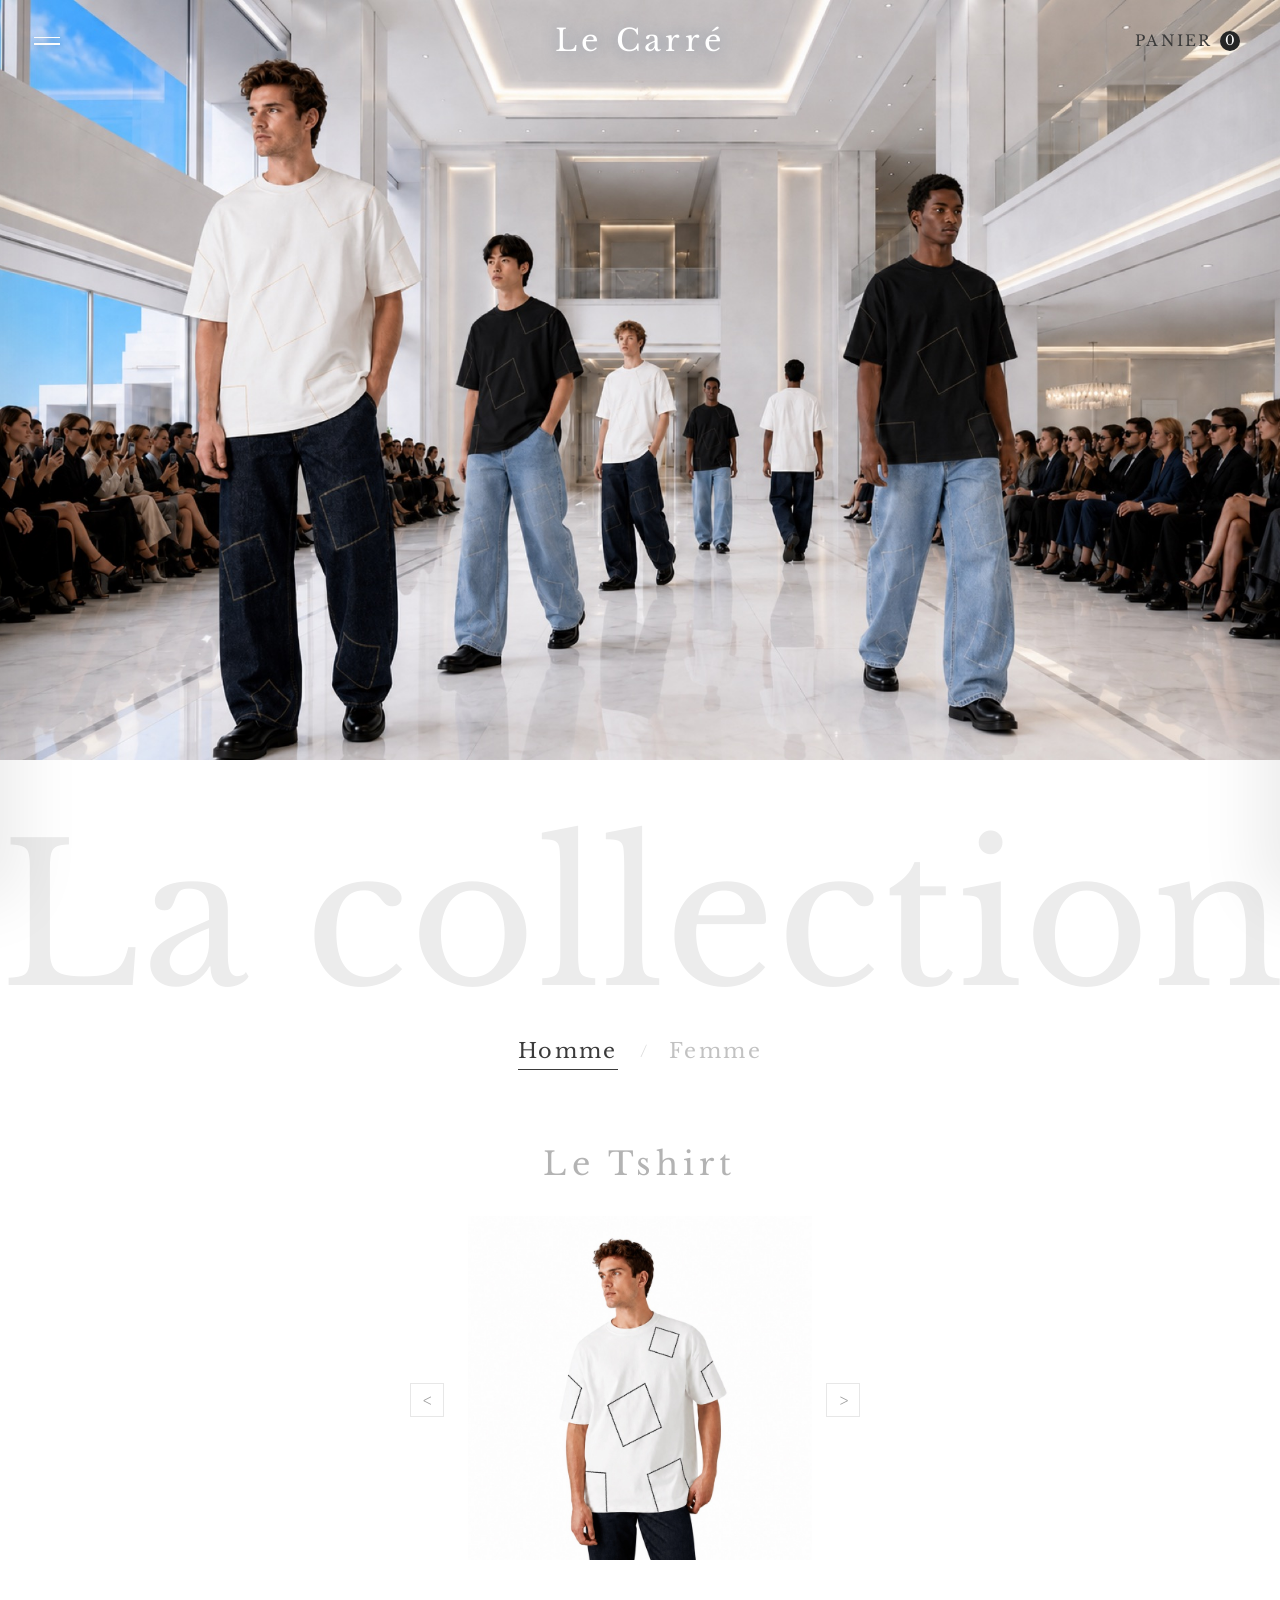
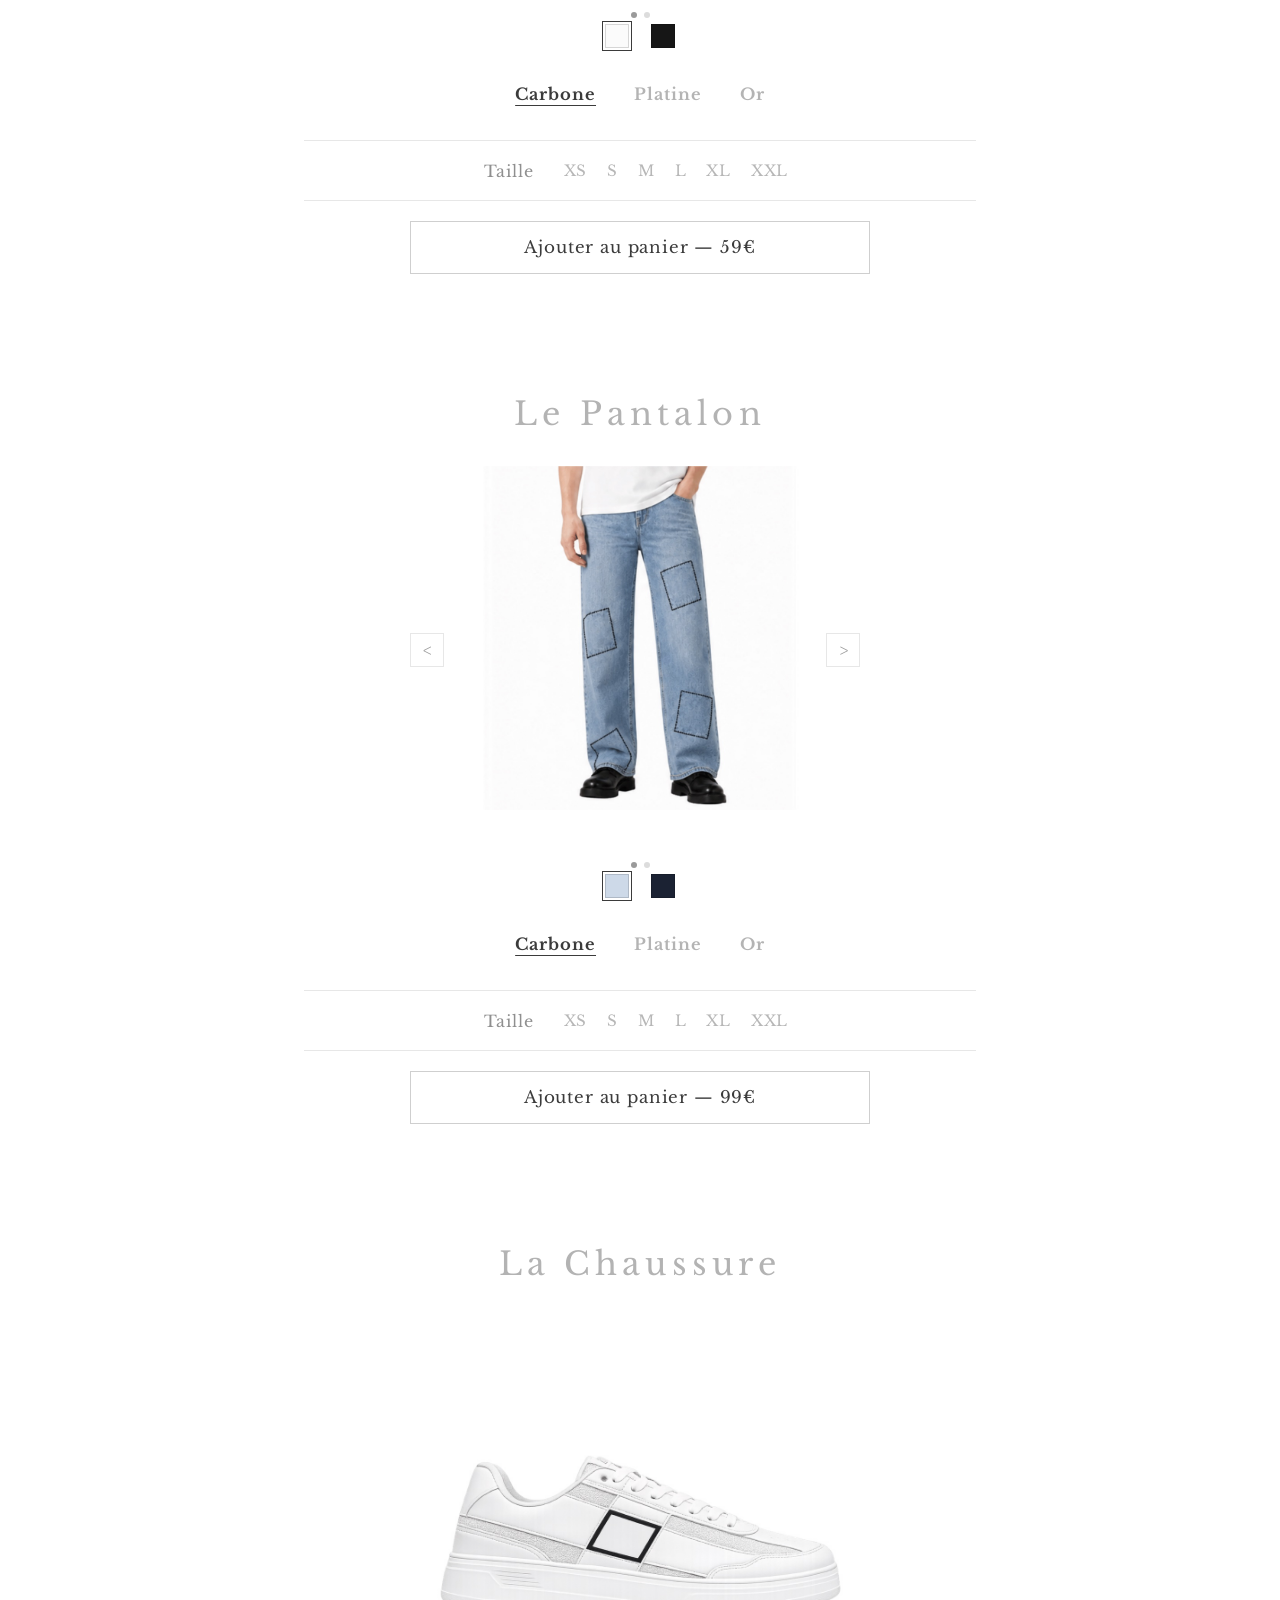
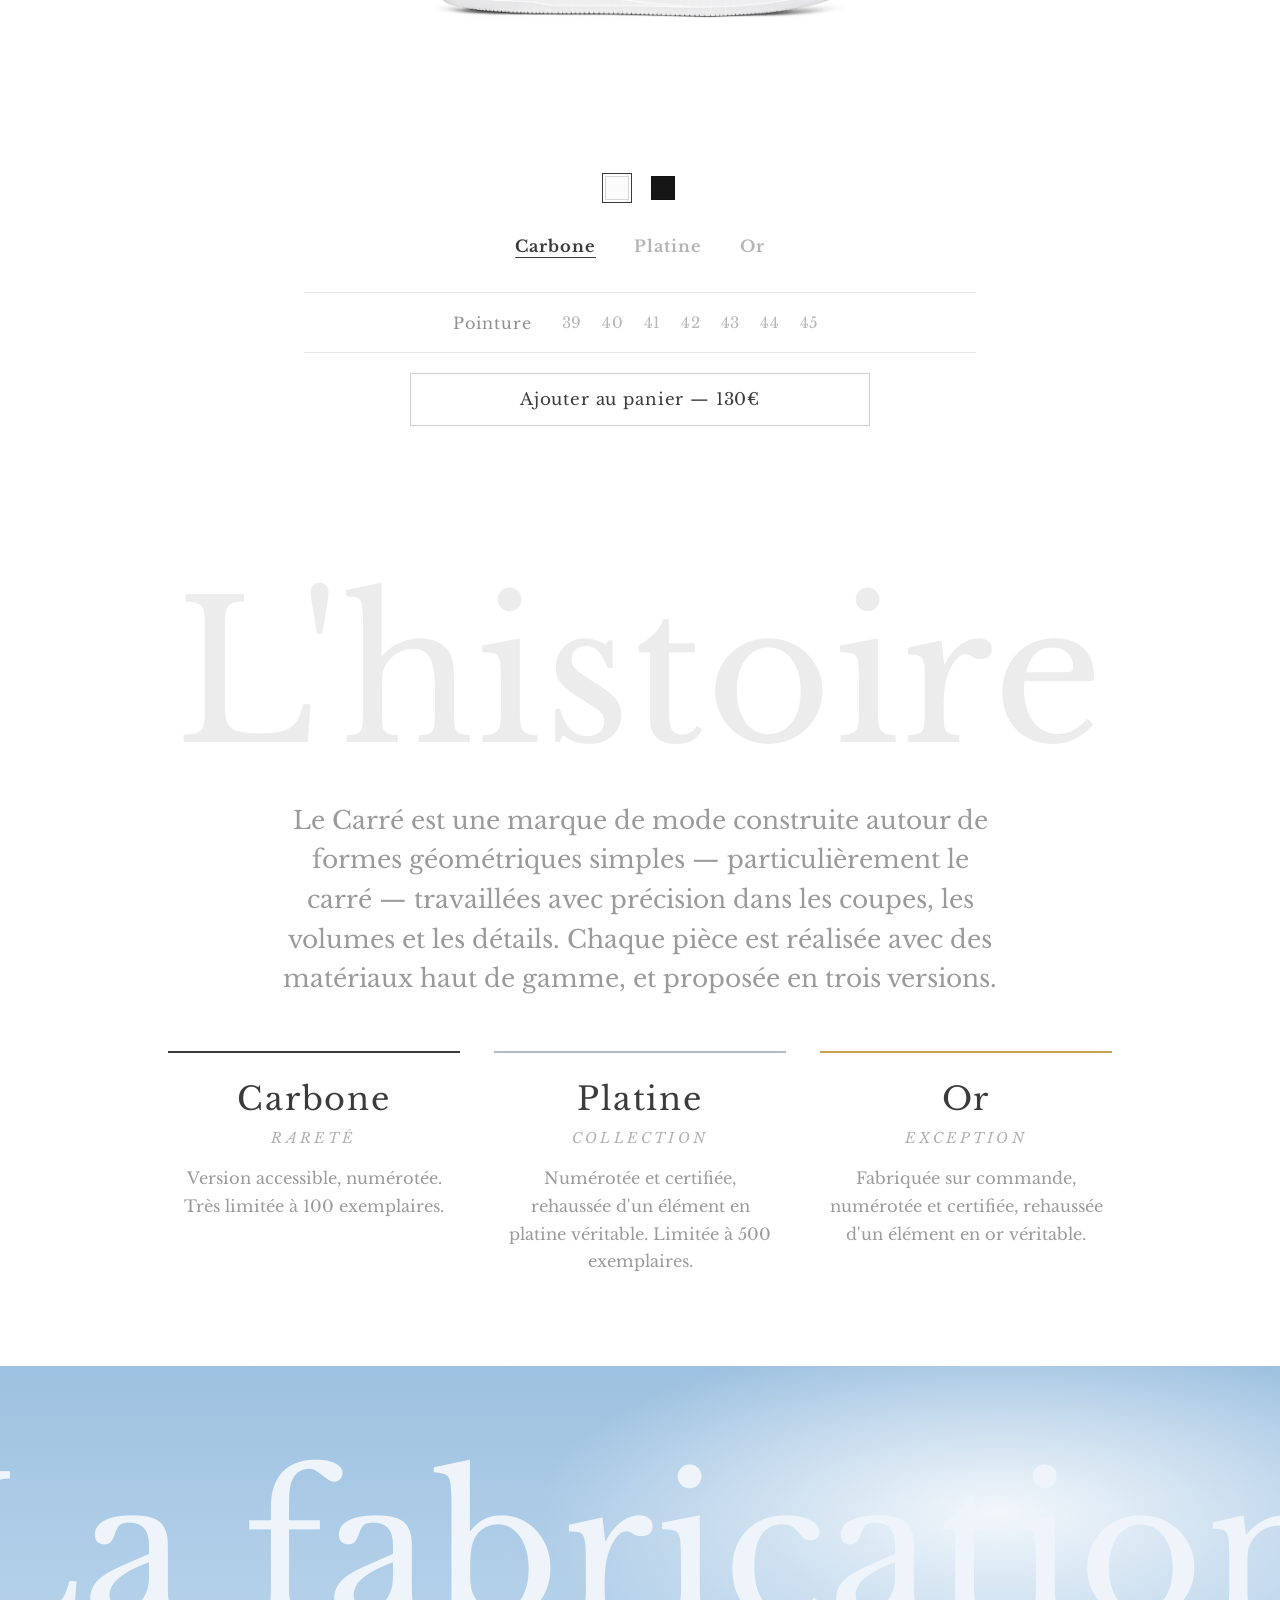
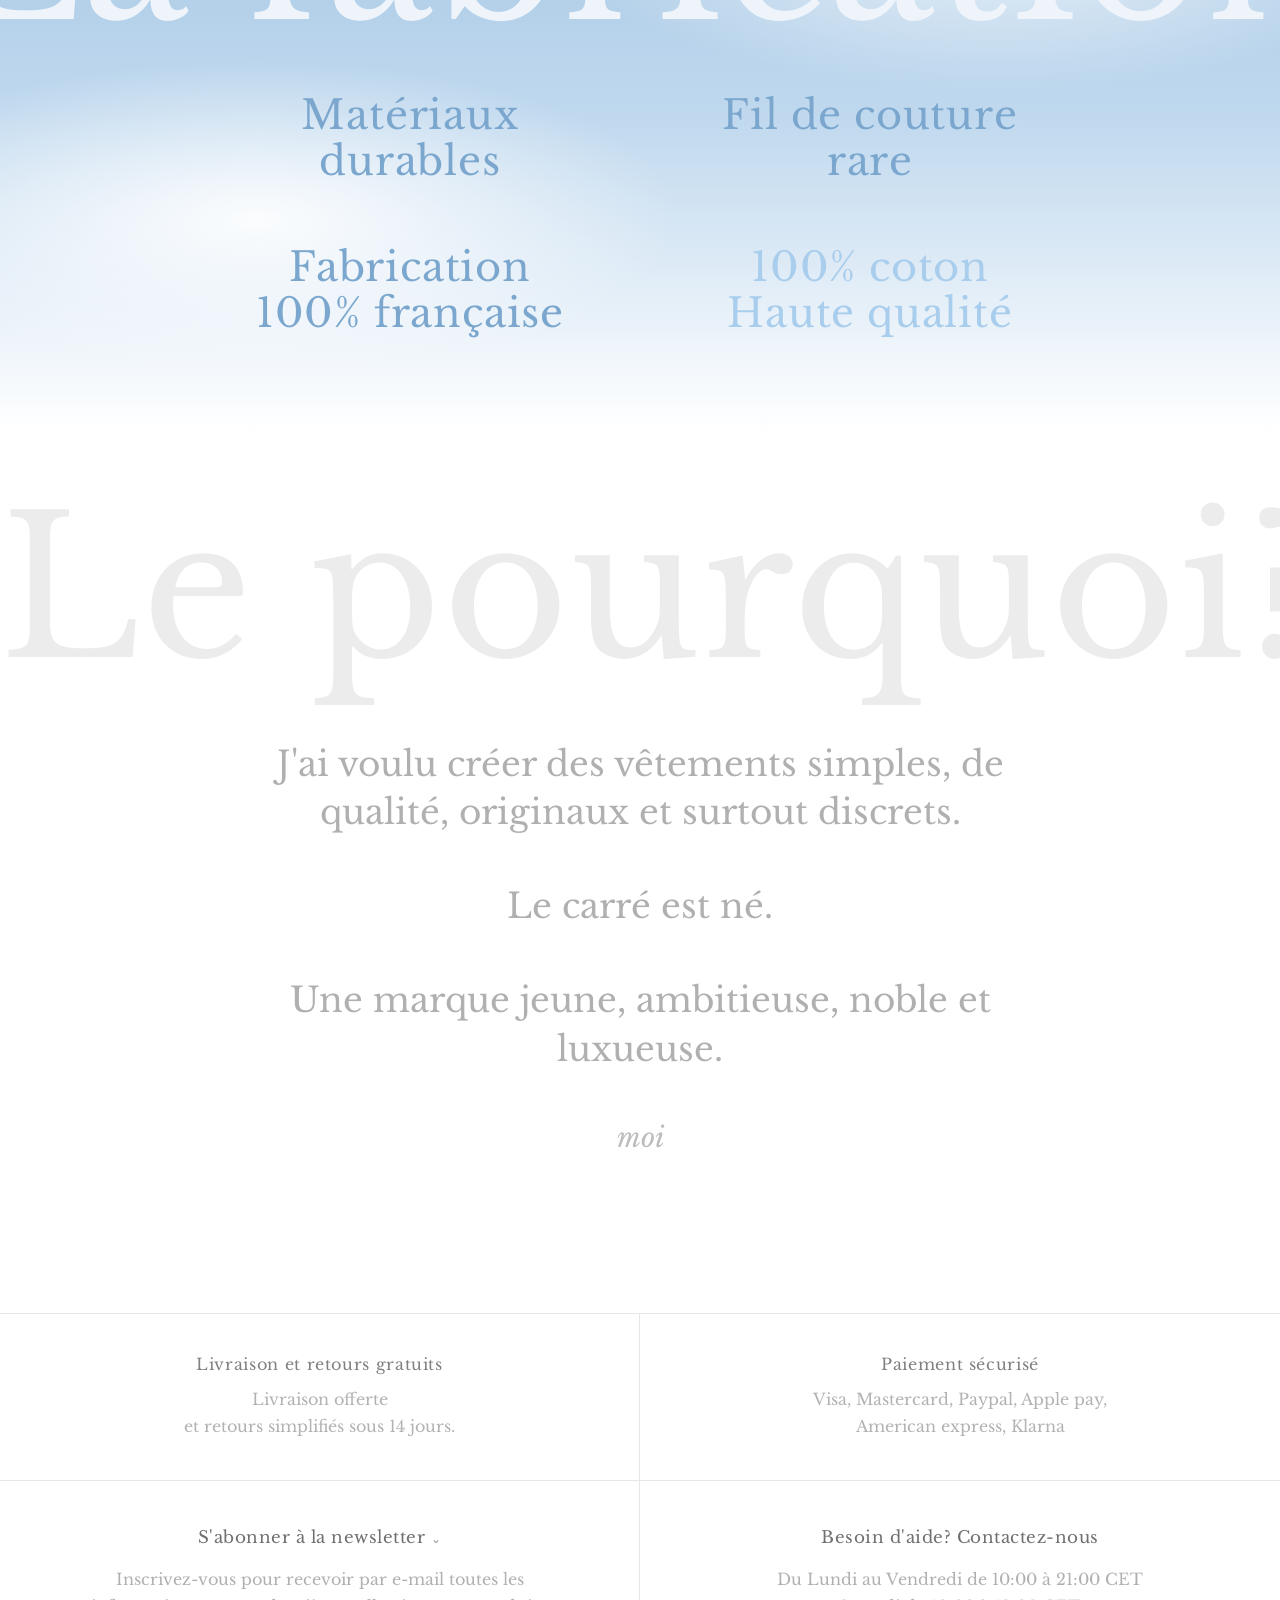
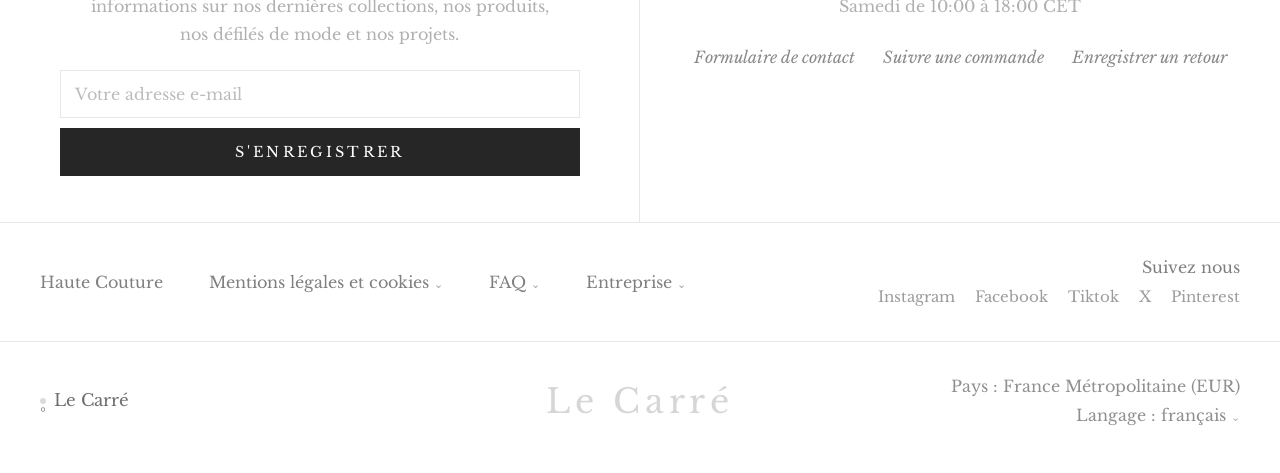
==== index.html @ 58f99528 "Couleur avant gamme ; gammes en gras sans carré ; chaussure 2 couleurs (toutes photos) ; pointure fe" ====
<!DOCTYPE html>
<html lang="fr">
<head>
  <meta charset="UTF-8" />
  <meta name="viewport" content="width=device-width, initial-scale=1.0" />
  <title>Le Carré — Vêtements simples, nobles et discrets. Fabrication 100% française.</title>
  <meta name="description" content="Le Carré — une marque jeune, ambitieuse, noble et luxueuse. Vêtements 100% coton, fabrication française, fil de couture rare doré ou argenté." />
  <link rel="preconnect" href="https://fonts.googleapis.com" />
  <link rel="preconnect" href="https://fonts.gstatic.com" crossorigin />
  <link href="https://fonts.googleapis.com/css2?family=Libre+Baskerville:ital,wght@0,400;0,700;1,400&display=swap" rel="stylesheet" />
  <link rel="stylesheet" href="styles.css?v=13" />
</head>
<body>

  <!-- ============ HEADER ============ -->
  <header class="site-header" id="siteHeader">
    <button class="header-menu" aria-label="Menu">
      <span></span><span></span>
    </button>
    <a href="#top" class="header-wordmark">Le Carré</a>
    <button class="header-cart" aria-label="Panier">
      <svg class="cart-icon" viewBox="0 0 24 24" fill="none" stroke="currentColor" stroke-width="1.4" stroke-linecap="round" stroke-linejoin="round" aria-hidden="true">
        <path d="M5.5 8 H18.5 L17.5 20.5 H6.5 Z" />
        <path d="M9 8 V6.5 a3 3 0 0 1 6 0 V8" />
      </svg>
      <span class="cart-label">Panier</span>
      <span class="cart-count" id="cartCount">0</span>
    </button>
  </header>

  <main id="top">

    <!-- ============ HERO ============ -->
    <section class="hero">
      <div class="hero-image" role="img" aria-label="Le Carré — intérieur épuré et lumineux, tout en blanc"></div>
    </section>

    <!-- ============ COLLECTION ============ -->
    <section class="section collection" id="collection">
      <h2 class="giant-title">La collection 1</h2>

      <div class="gender-switch" role="tablist" aria-label="Choisir la collection">
        <button class="gender-btn is-active" data-gender="homme" role="tab" aria-selected="true">Homme</button>
        <span class="gender-sep" aria-hidden="true">/</span>
        <button class="gender-btn" data-gender="femme" role="tab" aria-selected="false">Femme</button>
      </div>

      <div class="products products-homme" data-gender="homme">

        <!-- LE TSHIRT -->
        <article class="product" data-product="tshirt">
          <h3 class="product-name">Le Tshirt</h3>

          <div class="carousel">
            <button class="carousel-arrow prev" aria-label="Image précédente">&lt;</button>
            <div class="carousel-viewport">
              <div class="carousel-track"></div>
            </div>
            <button class="carousel-arrow next" aria-label="Image suivante">&gt;</button>
            <div class="carousel-dots"></div>
          </div>

          <div class="colors">
            <button class="color-btn is-selected" data-color="blanc" aria-label="Blanc"><span class="color-chip chip-white"></span></button>
            <button class="color-btn" data-color="noir" aria-label="Noir"><span class="color-chip chip-black"></span></button>
          </div>

<div class="gammes">
            <button class="gamme-btn is-selected" data-gamme="carbone">Carbone</button>
            <button class="gamme-btn" data-gamme="platine">Platine</button>
            <button class="gamme-btn" data-gamme="or">Or</button>
          </div>

          <div class="sizes">
            <span class="sizes-label">Taille</span>
            <div class="size-options">
              <button class="size">XS</button>
              <button class="size">S</button>
              <button class="size">M</button>
              <button class="size">L</button>
              <button class="size">XL</button>
              <button class="size">XXL</button>
            </div>
          </div>

          <button class="add-to-cart" data-price="139">Ajouter au panier — 139€</button>        </article>

        <!-- LE PANTALON -->
        <article class="product" data-product="pantalon">
          <h3 class="product-name">Le Pantalon</h3>

          <div class="carousel">
            <button class="carousel-arrow prev" aria-label="Image précédente">&lt;</button>
            <div class="carousel-viewport">
              <div class="carousel-track"></div>
            </div>
            <button class="carousel-arrow next" aria-label="Image suivante">&gt;</button>
            <div class="carousel-dots"></div>
          </div>

          <div class="colors">
            <button class="color-btn is-selected" data-color="clair" aria-label="Clair"><span class="color-chip chip-lightdenim"></span></button>
            <button class="color-btn" data-color="noir" aria-label="Foncé"><span class="color-chip chip-darkdenim"></span></button>
          </div>

<div class="gammes">
            <button class="gamme-btn is-selected" data-gamme="carbone">Carbone</button>
            <button class="gamme-btn" data-gamme="platine">Platine</button>
            <button class="gamme-btn" data-gamme="or">Or</button>
          </div>

          <div class="sizes">
            <span class="sizes-label">Taille</span>
            <div class="size-options">
              <button class="size">XS</button>
              <button class="size">S</button>
              <button class="size">M</button>
              <button class="size">L</button>
              <button class="size">XL</button>
              <button class="size">XXL</button>
            </div>
          </div>

          <button class="add-to-cart" data-price="219">Ajouter au panier — 219€</button>        </article>

        <!-- LA CHAUSSURE -->
        <article class="product" data-product="chaussure">
          <h3 class="product-name">La Chaussure</h3>

          <div class="carousel">
            <button class="carousel-arrow prev" aria-label="Image précédente">&lt;</button>
            <div class="carousel-viewport"><div class="carousel-track"></div></div>
            <button class="carousel-arrow next" aria-label="Image suivante">&gt;</button>
            <div class="carousel-dots"></div>
          </div>

                    <div class="colors">
            <button class="color-btn is-selected" data-color="blanc" aria-label="Blanc"><span class="color-chip chip-white"></span></button>
            <button class="color-btn" data-color="noir" aria-label="Noir"><span class="color-chip chip-black"></span></button>
          </div>

<div class="gammes">
            <button class="gamme-btn is-selected" data-gamme="carbone">Carbone</button>
            <button class="gamme-btn" data-gamme="platine">Platine</button>
            <button class="gamme-btn" data-gamme="or">Or</button>
          </div>

          <div class="sizes">
            <span class="sizes-label">Pointure</span>
            <div class="size-options">
              <button class="size">39</button>
              <button class="size">40</button>
              <button class="size">41</button>
              <button class="size">42</button>
              <button class="size">43</button>
              <button class="size">44</button>
              <button class="size">45</button>
            </div>
          </div>

          <button class="add-to-cart" data-price="790">Ajouter au panier — 790€</button>
        </article>

      </div>

      <!-- ===== COLLECTION FEMME ===== -->
      <div class="products products-femme" data-gender="femme" hidden>

        <!-- LE TSHIRT FEMME -->
        <article class="product" data-product="tshirt-femme">
          <h3 class="product-name">Le Tshirt</h3>

          <div class="carousel">
            <button class="carousel-arrow prev" aria-label="Image précédente">&lt;</button>
            <div class="carousel-viewport"><div class="carousel-track"></div></div>
            <button class="carousel-arrow next" aria-label="Image suivante">&gt;</button>
            <div class="carousel-dots"></div>
          </div>

          <div class="colors">
            <button class="color-btn is-selected" data-color="blanc" aria-label="Blanc"><span class="color-chip chip-white"></span></button>
            <button class="color-btn" data-color="noir" aria-label="Noir"><span class="color-chip chip-black"></span></button>
          </div>

<div class="gammes">
            <button class="gamme-btn is-selected" data-gamme="carbone">Carbone</button>
            <button class="gamme-btn" data-gamme="platine">Platine</button>
            <button class="gamme-btn" data-gamme="or">Or</button>
          </div>

          <div class="sizes">
            <span class="sizes-label">Taille</span>
            <div class="size-options">
              <button class="size">XS</button>
              <button class="size">S</button>
              <button class="size">M</button>
              <button class="size">L</button>
              <button class="size">XL</button>
              <button class="size">XXL</button>
            </div>
          </div>

          <button class="add-to-cart" data-price="139">Ajouter au panier — 139€</button>        </article>

        <!-- LE PANTALON FEMME -->
        <article class="product" data-product="pantalon-femme">
          <h3 class="product-name">Le Pantalon</h3>

          <div class="carousel">
            <button class="carousel-arrow prev" aria-label="Image précédente">&lt;</button>
            <div class="carousel-viewport"><div class="carousel-track"></div></div>
            <button class="carousel-arrow next" aria-label="Image suivante">&gt;</button>
            <div class="carousel-dots"></div>
          </div>

          <div class="colors">
            <button class="color-btn is-selected" data-color="clair" aria-label="Clair"><span class="color-chip chip-lightdenim"></span></button>
            <button class="color-btn" data-color="noir" aria-label="Foncé"><span class="color-chip chip-darkdenim"></span></button>
          </div>

<div class="gammes">
            <button class="gamme-btn is-selected" data-gamme="carbone">Carbone</button>
            <button class="gamme-btn" data-gamme="platine">Platine</button>
            <button class="gamme-btn" data-gamme="or">Or</button>
          </div>

          <div class="sizes">
            <span class="sizes-label">Taille</span>
            <div class="size-options">
              <button class="size">XS</button>
              <button class="size">S</button>
              <button class="size">M</button>
              <button class="size">L</button>
              <button class="size">XL</button>
              <button class="size">XXL</button>
            </div>
          </div>

          <button class="add-to-cart" data-price="219">Ajouter au panier — 219€</button>        </article>

        <!-- LA CHAUSSURE FEMME -->
        <article class="product" data-product="chaussure-femme">
          <h3 class="product-name">La Chaussure</h3>

          <div class="carousel">
            <button class="carousel-arrow prev" aria-label="Image précédente">&lt;</button>
            <div class="carousel-viewport"><div class="carousel-track"></div></div>
            <button class="carousel-arrow next" aria-label="Image suivante">&gt;</button>
            <div class="carousel-dots"></div>
          </div>

                    <div class="colors">
            <button class="color-btn is-selected" data-color="blanc" aria-label="Blanc"><span class="color-chip chip-white"></span></button>
            <button class="color-btn" data-color="noir" aria-label="Noir"><span class="color-chip chip-black"></span></button>
          </div>

<div class="gammes">
            <button class="gamme-btn is-selected" data-gamme="carbone">Carbone</button>
            <button class="gamme-btn" data-gamme="platine">Platine</button>
            <button class="gamme-btn" data-gamme="or">Or</button>
          </div>

          <div class="sizes">
            <span class="sizes-label">Pointure</span>
            <div class="size-options">
              <button class="size">35</button>
              <button class="size">36</button>
              <button class="size">37</button>
              <button class="size">38</button>
              <button class="size">39</button>
              <button class="size">40</button>
              <button class="size">41</button>
            </div>
          </div>

          <button class="add-to-cart" data-price="130">Ajouter au panier — 130€</button>
        </article>

      </div>
    </section>

    <!-- ============ L'HISTOIRE ============ -->
    <section class="section histoire" id="histoire">
      <h2 class="giant-title">L'histoire</h2>
      <div class="histoire-intro">
        <p>Le Carré est une marque de mode construite autour de formes géométriques simples — particulièrement le carré — travaillées avec précision dans les coupes, les volumes et les détails. Chaque pièce est réalisée avec des matériaux haut de gamme, et proposée en trois versions.</p>
      </div>
      <div class="tiers">
        <div class="tier tier--carbone">
          <span class="tier-name">Carbone</span>
          <span class="tier-word">Rareté</span>
          <p class="tier-desc">Version accessible, numérotée. Très limitée à 100 exemplaires.</p>
        </div>
        <div class="tier tier--platine">
          <span class="tier-name">Platine</span>
          <span class="tier-word">Collection</span>
          <p class="tier-desc">Numérotée et certifiée, rehaussée d'un élément en platine véritable. Limitée à 500 exemplaires.</p>
        </div>
        <div class="tier tier--or">
          <span class="tier-name">Or</span>
          <span class="tier-word">Exception</span>
          <p class="tier-desc">Fabriquée sur commande, numérotée et certifiée, rehaussée d'un élément en or véritable.</p>
        </div>
      </div>
    </section>

    <!-- ============ FABRICATION ============ -->
    <section class="section fabrication" id="fabrication">
      <div class="sky">
        <h2 class="giant-title on-sky">La fabrication</h2>
        <ul class="features">
          <li class="feature f1">Matériaux<br>durables</li>
          <li class="feature f2">Fil de couture<br>rare</li>
          <li class="feature f3">Fabrication<br>100% française</li>
          <li class="feature f4">100% coton<br>Haute qualité</li>
        </ul>
      </div>
    </section>

    <!-- ============ LE POURQUOI ============ -->
    <section class="section pourquoi" id="pourquoi">
      <h2 class="giant-title">Le pourquoi?</h2>
      <div class="story">
        <p>J'ai voulu créer des vêtements simples, de qualité, originaux et surtout discrets.</p>
        <p>Le carré est né.</p>
        <p>Une marque jeune, ambitieuse, noble et luxueuse.</p>
        <p class="signature">moi</p>
      </div>
    </section>

  </main>

  <!-- ============ FOOTER ============ -->
  <footer class="site-footer">

    <div class="assurances">
      <div class="assurance">
        <p class="assurance-title">Livraison et retours gratuits</p>
        <p class="assurance-text">Livraison offerte<br>et retours simplifiés sous 14 jours.</p>
      </div>
      <div class="assurance">
        <p class="assurance-title">Paiement sécurisé</p>
        <p class="assurance-text">Visa, Mastercard, Paypal, Apple pay,<br>American express, Klarna</p>
      </div>
    </div>

    <div class="footer-mid">
      <div class="newsletter">
        <p class="newsletter-title">S'abonner à la newsletter <span class="chev">⌄</span></p>
        <p class="newsletter-text">Inscrivez-vous pour recevoir par e-mail toutes les informations sur nos dernières collections, nos produits, nos défilés de mode et nos projets.</p>
        <form class="newsletter-form" id="newsletterForm">
          <input type="email" placeholder="Votre adresse e-mail" aria-label="Adresse e-mail" required />
          <button type="submit">S'ENREGISTRER</button>
        </form>
      </div>
      <div class="help">
        <p class="help-title">Besoin d'aide? Contactez-nous</p>
        <p class="help-hours">Du Lundi au Vendredi de 10:00 à 21:00 CET<br>Samedi de 10:00 à 18:00 CET</p>
        <nav class="help-links">
          <a href="#">Formulaire de contact</a>
          <a href="#">Suivre une commande</a>
          <a href="#">Enregistrer un retour</a>
        </nav>
      </div>
    </div>

    <div class="footer-links">
      <div class="footer-cols">
        <a href="couture.html">Haute Couture</a>
        <span>Mentions légales et cookies <span class="chev">⌄</span></span>
        <span>FAQ <span class="chev">⌄</span></span>
        <span>Entreprise <span class="chev">⌄</span></span>
      </div>
      <div class="socials">
        <p class="socials-title">Suivez nous</p>
        <nav>
          <a href="#">Instagram</a>
          <a href="#">Facebook</a>
          <a href="#">Tiktok</a>
          <a href="#">X</a>
          <a href="#">Pinterest</a>
        </nav>
      </div>
    </div>

    <div class="footer-bottom">
      <span class="fb-brand"><span class="dot">◦</span> Le Carré</span>
      <span class="fb-logo">Le Carré</span>
      <span class="fb-region">
        Pays : France Métropolitaine (EUR)<br>
        Langage : français <span class="chev">⌄</span>
      </span>
    </div>

  </footer>

  <!-- Cart toast -->
  <div class="cart-toast" id="cartToast" role="status" aria-live="polite"></div>

  <!-- Panier (tiroir) -->
  <div class="cart-overlay" id="cartOverlay"></div>
  <aside class="cart-drawer" id="cartDrawer" aria-label="Panier">
    <div class="cart-head">
      <span class="cart-title">Votre panier</span>
      <button class="cart-close" id="cartClose" aria-label="Fermer le panier">✕</button>
    </div>
    <div class="cart-body" id="cartBody"></div>
    <div class="cart-foot">
      <div class="cart-total-row"><span>Total</span><span id="cartTotal">0€</span></div>
      <button class="cart-checkout" id="cartCheckout" disabled>Passer au paiement</button>
      <p class="cart-foot-note">Livraison offerte · retours simplifiés sous 14 jours</p>
    </div>
  </aside>

  <!-- Menu (tiroir gauche) -->
  <div class="menu-overlay" id="menuOverlay"></div>
  <aside class="menu-drawer" id="menuDrawer" aria-label="Menu">
    <button class="menu-close" id="menuClose" aria-label="Fermer le menu">✕</button>
    <nav class="menu-nav">
      <a href="index.html">La boutique</a>
      <a href="index.html#collection">La collection</a>
      <a href="index.html#histoire">L'histoire</a>
      <a href="couture.html">Haute Couture</a>
      <a href="index.html#fabrication">La fabrication</a>
      <a href="index.html#pourquoi">Le pourquoi ?</a>
    </nav>
    <p class="menu-foot">Le Carré</p>
  </aside>

  <script src="cart.js?v=13"></script>
  <script src="script.js?v=13"></script>
</body>
</html>
---- styles.css ----
/* ============================================================
   LE CARRÉ — feuille de style
   Esthétique : luxe minimal, blanc, Baskerville, filigranes.
   ============================================================ */

:root {
  --serif: "Baskerville", "Baskervville", "Libre Baskerville",
           "Hoefler Text", "Times New Roman", Georgia, serif;

  --ink:      #3b3b3b;   /* texte principal        */
  --muted:    #a0a0a0;   /* texte doux, récits     */
  --faint:    #ececec;   /* titres géants filigrane*/
  --line:     #e7e7e7;   /* filets                 */
  --bg:       #ffffff;

  --sky-top:  #9dc1e0;
  --sky-mid:  #bfd8ee;
  --sky-low:  #ffffff;

  --thread-silver: #c1c6cd;
  --thread-gold:   #c6a24e;

  --charcoal: #262626;
}

* { box-sizing: border-box; }

html { scroll-behavior: smooth; }

body {
  margin: 0;
  font-family: var(--serif);
  color: var(--ink);
  background: var(--bg);
  overflow-x: hidden;
  -webkit-font-smoothing: antialiased;
  text-rendering: optimizeLegibility;
}

img { max-width: 100%; display: block; }
button { font-family: inherit; cursor: pointer; }
a { color: inherit; text-decoration: none; }

/* ============ HEADER ============ */
.site-header {
  position: fixed;
  top: 0;
  left: 0;
  right: 0;
  z-index: 50;
  display: grid;
  grid-template-columns: 1fr auto 1fr;
  align-items: center;
  padding: 22px 34px;
  background: transparent;
  border-bottom: 1px solid transparent;
  transition: background 0.4s ease, border-color 0.4s ease, box-shadow 0.4s ease;
}
/* Le logo reste toujours visible ; le reste de la barre (fond, menu, panier)
   n'apparaît qu'au scroll. */
.site-header.is-visible {
  background: rgba(255, 255, 255, 0.85);
  backdrop-filter: blur(14px);
  -webkit-backdrop-filter: blur(14px);
  border-bottom-color: rgba(231, 231, 231, 0.7);
}
/* le menu (hamburger) reste toujours visible ; le panier n'apparaît qu'au scroll */
.header-cart {
  opacity: 0;
  pointer-events: none;
  transition: opacity 0.35s ease;
}
.site-header.is-visible .header-cart,
.site-header.is-solid .header-cart {
  opacity: 1;
  pointer-events: auto;
}
.header-menu { filter: drop-shadow(0 1px 3px rgba(80, 110, 140, 0.5)); transition: filter 0.4s ease; }
.site-header.is-visible .header-menu,
.site-header.is-solid .header-menu { filter: none; }

/* header solide (page couture) */
.site-header.is-solid {
  position: sticky;
  background: rgba(255, 255, 255, 0.92);
  backdrop-filter: blur(14px);
  -webkit-backdrop-filter: blur(14px);
  border-bottom-color: rgba(231, 231, 231, 0.7);
}
.site-header.is-solid .header-wordmark { color: var(--ink); text-shadow: none; }
.header-wordmark {
  grid-column: 2;
  font-size: clamp(1.4rem, 2.4vw, 1.9rem);
  letter-spacing: 0.14em;
  text-align: center;
  /* blanc quand le header est transparent (en haut, sur le hero) */
  color: #ffffff;
  text-shadow: 0 1px 16px rgba(80, 110, 140, 0.55);
  transition: color 0.4s ease, text-shadow 0.4s ease;
}
/* foncé quand la barre blanche apparaît au scroll */
.site-header.is-visible .header-wordmark {
  color: var(--ink);
  text-shadow: none;
}
.header-menu {
  justify-self: start;
  display: inline-flex;
  flex-direction: column;
  gap: 5px;
  border: none;
  background: none;
  padding: 6px 0;
}
.header-menu span {
  width: 26px;
  height: 1.5px;
  background: #ffffff;
  transition: background 0.4s ease;
}
.site-header.is-visible .header-menu span,
.site-header.is-solid .header-menu span { background: var(--ink); }
.header-cart {
  justify-self: end;
  border: none;
  background: none;
  font-size: 0.94rem;
  letter-spacing: 0.14em;
  text-transform: uppercase;
  color: var(--ink);
  display: inline-flex;
  align-items: center;
  gap: 8px;
}
.cart-icon { display: none; width: 21px; height: 21px; }
.cart-label { display: inline; }
.cart-count {
  display: inline-grid;
  place-items: center;
  min-width: 20px;
  height: 20px;
  padding: 0 5px;
  border-radius: 999px;
  background: var(--charcoal);
  color: #fff;
  font-size: 0.85rem;
  letter-spacing: 0;
}

/* ============ HERO ============ */
.hero {
  position: relative;
  height: min(88vh, 760px);
  display: grid;
  place-items: center;
  overflow: hidden;
}
.hero-image {
  position: absolute;
  inset: 0;
  background-image: url('images/hero.jpg');
  background-size: cover;
  background-position: center top;
  background-repeat: no-repeat;
}

/* ============ SECTIONS / TITRES GÉANTS ============ */
.section { position: relative; }

.giant-title {
  margin: 0;
  font-weight: 400;
  font-size: clamp(3.4rem, 15vw, 13rem);
  line-height: 0.95;
  letter-spacing: 0.01em;
  color: var(--faint);
  text-align: center;
  white-space: nowrap;
  user-select: none;
  padding: 0.35em 0 0.15em;
}
.giant-title.on-sky {
  position: relative;
  z-index: 2;
  color: #eef4fa;
  margin: 0 0 0.1em;
}

/* ============ COLLECTION ============ */
.collection { padding-bottom: 90px; }

/* ---- switch Homme / Femme ---- */
.gender-switch {
  display: flex;
  align-items: center;
  justify-content: center;
  gap: 18px;
  margin: -6px 0 74px;
}
.gender-btn {
  border: none;
  background: none;
  font-family: inherit;
  font-size: clamp(1.05rem, 2vw, 1.3rem);
  letter-spacing: 0.12em;
  color: #c2c2c2;
  padding: 6px 4px;
  position: relative;
  transition: color 0.25s ease;
}
.gender-btn:hover { color: #8f8f8f; }
.gender-btn.is-active { color: var(--ink); }
.gender-btn.is-active::after {
  content: "";
  position: absolute;
  left: 4px; right: 4px; bottom: 0;
  height: 1px;
  background: var(--ink);
}
.gender-sep { color: #dcdcdc; }

.products {
  max-width: 720px;
  margin: 0 auto;
  padding: 0 24px;
  display: flex;
  flex-direction: column;
  gap: 120px;
}
/* l'attribut hidden doit l'emporter sur display:flex */
.products[hidden] { display: none; }
.product { text-align: center; }
.product-name {
  margin: 0 0 26px;
  font-weight: 400;
  font-size: clamp(1.5rem, 3vw, 2rem);
  letter-spacing: 0.16em;
  color: #b3b3b3;
}

/* ---- carousel ---- */
.carousel {
  position: relative;
  display: grid;
  grid-template-columns: 44px 1fr 44px;
  align-items: center;
  gap: 8px;
  max-width: 460px;
  margin: 0 auto;
}
.carousel-arrow {
  width: 34px;
  height: 34px;
  border: 1px solid var(--line);
  background: #fff;
  color: #9a9a9a;
  font-size: 1rem;
  transition: all 0.2s ease;
}
.carousel-arrow:hover { border-color: #c9c9c9; color: var(--ink); }
.carousel-viewport { overflow: hidden; min-height: 380px; }
.carousel-track {
  display: flex;
  transition: transform 0.5s cubic-bezier(0.22, 1, 0.36, 1);
}
.slide {
  min-width: 100%;
  display: grid;
  place-items: center;
  padding: 6px;
}
.slide svg { width: 100%; height: auto; max-height: 380px; }
.slide img {
  width: 100%;
  height: auto;
  max-height: 460px;
  object-fit: contain;
}
.carousel-dots {
  grid-column: 2;
  display: flex;
  justify-content: center;
  gap: 7px;
  margin-top: 14px;
}
.dot {
  width: 6px; height: 6px;
  border-radius: 50%;
  background: #dcdcdc;
  border: none;
  padding: 0;
  transition: background 0.2s;
}
.dot.is-active { background: #9a9a9a; }

/* gamme à une seule vue : pas de flèches ni de points */
.carousel.single { grid-template-columns: 1fr; }
.carousel.single .carousel-arrow,
.carousel.single .carousel-dots { display: none; }

.product-note {
  margin: 20px 0 4px;
  font-style: italic;
  font-size: 0.94rem;
  letter-spacing: 0.03em;
  color: #b0b0b0;
}

/* ---- gammes (Carbone / Platine / Or) ---- */
.gammes {
  display: flex;
  justify-content: center;
  flex-wrap: wrap;
  gap: 12px 30px;
  margin: 26px 0 8px;
}
.gamme-btn {
  border: none;
  background: none;
  font-family: inherit;
  font-size: 1.02rem;
  font-weight: 700;
  letter-spacing: 0.06em;
  color: #b4b4b4;
  padding: 6px 4px;
  transition: color 0.2s ease;
}
.gamme-btn:hover { color: #7a7a7a; }
.gamme-btn.is-selected {
  color: var(--ink);
  text-decoration: underline;
  text-underline-offset: 5px;
  text-decoration-thickness: 1px;
}

/* ---- choix de la couleur du vêtement ---- */
.colors { display: flex; justify-content: center; gap: 14px; margin: 2px 0 8px; }
.color-btn { border: none; background: none; padding: 4px; line-height: 0; }
.color-chip { display: block; width: 24px; height: 24px; border: 1px solid rgba(0, 0, 0, 0.15); }
.chip-white { background: #fbfbfb; }
.chip-black { background: #161616; }
.chip-lightdenim { background: #cdd9e8; }
.chip-darkdenim { background: #1b2233; }
.color-btn.is-selected .color-chip { outline: 1px solid var(--ink); outline-offset: 2px; }

/* ---- mention drop ---- */
.drop-note {
  text-align: center;
  margin: -44px 0 52px;
  font-style: italic;
  font-size: 0.95rem;
  letter-spacing: 0.06em;
  color: #a8a8a8;
}

/* ---- variantes (couleur + fil) — legacy ---- */
.variants {
  display: flex;
  justify-content: center;
  gap: 40px;
  margin: 26px 0 8px;
  flex-wrap: wrap;
}
.variant-group {
  display: inline-flex;
  align-items: center;
  gap: 10px;
}
.swatch-btn {
  border: none;
  background: none;
  padding: 3px;
  line-height: 0;
}
.variant-group .thread-label { opacity: 0.75; }

/* ---- threads / fil (mode SVG, ex. pantalon) ---- */
.threads {
  display: flex;
  justify-content: center;
  gap: 46px;
  margin: 26px 0 8px;
}
.thread {
  display: inline-flex;
  align-items: center;
  gap: 8px;
  border: none;
  background: none;
  padding: 6px;
  opacity: 0.5;
  transition: opacity 0.2s ease;
}
.thread.is-selected { opacity: 1; }
.thread:hover { opacity: 0.85; }
.thread-label {
  font-style: italic;
  font-size: 1.02rem;
  letter-spacing: 0.04em;
  color: #6f6f6f;
}
.swatch {
  width: 42px;
  height: 34px;
  border: 1px solid rgba(0,0,0,0.18);
  position: relative;
  overflow: hidden;
  display: block;
}
.swatch-white     { background: #fbfbfb; }
.swatch-black     { background: #141414; }
.swatch-lightnavy { background: #dbe3ee; }
.swatch-navy      { background: #171d2b; }
/* la couture (fil doré / argenté) est dessinée en SVG par le script */
.swatch svg { position: absolute; inset: 0; width: 100%; height: 100%; }

.thread.is-selected .swatch,
.swatch-btn.is-selected .swatch {
  outline: 1px solid var(--ink);
  outline-offset: 2px;
}

/* ---- sizes ---- */
.sizes {
  display: flex;
  align-items: center;
  justify-content: center;
  gap: 22px;
  margin: 30px 0 20px;
  border-top: 1px solid var(--line);
  border-bottom: 1px solid var(--line);
  padding: 14px 0;
}
.sizes-label {
  font-size: 1rem;
  letter-spacing: 0.06em;
  color: #8f8f8f;
}
.size-options { display: flex; gap: 4px; flex-wrap: wrap; justify-content: center; }
.size {
  border: none;
  background: none;
  color: #b7b7b7;
  font-size: 0.94rem;
  letter-spacing: 0.05em;
  padding: 6px 8px;
  transition: color 0.15s ease;
}
.size:hover { color: #6f6f6f; }
.size.is-selected {
  color: var(--ink);
  border-bottom: 1px solid var(--ink);
}

/* ---- add to cart ---- */
.add-to-cart {
  width: 100%;
  max-width: 460px;
  margin: 0 auto;
  display: block;
  border: 1px solid #cfcfcf;
  background: #fff;
  color: var(--ink);
  font-size: 1.05rem;
  letter-spacing: 0.05em;
  padding: 15px 20px;
  transition: all 0.22s ease;
}
.add-to-cart:hover {
  background: var(--charcoal);
  color: #fff;
  border-color: var(--charcoal);
}
/* --- mode « prévenez-moi » (fil argenté, drop du 2) --- */
.notify { display: none; max-width: 460px; margin: 0 auto; text-align: center; }
.product.notify-mode .notify { display: block; }
.product.notify-mode .add-to-cart { display: none; }
.product.notify-mode .sizes { display: none; }

.notify-text {
  margin: 0 0 16px;
  font-size: 1.05rem;
  line-height: 1.6;
  color: #8f8f8f;
}
.notify-text em { font-style: italic; color: #6f6f6f; }
.notify-price { color: var(--ink); font-size: 1.05rem; letter-spacing: 0.02em; }
.notify-form { display: flex; flex-direction: column; gap: 10px; }
.notify-form input {
  border: 1px solid #cfcfcf;
  padding: 14px;
  font-family: inherit;
  font-size: 1rem;
  color: var(--ink);
  text-align: center;
}
.notify-form input::placeholder { color: #bcbcbc; }
.notify-form button {
  border: 1px solid var(--charcoal);
  background: var(--charcoal);
  color: #fff;
  padding: 15px 20px;
  font-size: 1.05rem;
  letter-spacing: 0.05em;
  transition: opacity 0.2s ease;
}
.notify-form button:hover { opacity: 0.88; }

/* ============ FABRICATION / SKY ============ */
.fabrication { margin-top: 40px; }
.sky {
  position: relative;
  min-height: 660px;
  display: flex;
  flex-direction: column;
  align-items: center;
  padding: 28px 24px 96px;
  overflow: hidden;
  background:
    radial-gradient(60% 45% at 78% 22%, rgba(255,255,255,0.85), transparent 60%),
    radial-gradient(55% 40% at 20% 68%, rgba(255,255,255,0.9), transparent 60%),
    linear-gradient(180deg, var(--sky-top) 0%, var(--sky-mid) 52%, var(--sky-low) 100%);
}
/* les arguments se centrent dans l'espace bleu sous le titre */
.sky .features { margin: auto 0; }
.features {
  list-style: none;
  margin: 0;
  padding: 0;
  width: min(880px, 100%);
  display: grid;
  grid-template-columns: 1fr 1fr;
  gap: 60px 40px;
}
.feature {
  font-size: clamp(1.5rem, 3.4vw, 2.5rem);
  line-height: 1.15;
  letter-spacing: 0.02em;
  text-align: center;
}
.feature.f1 { color: #7ba7ce; justify-self: center; align-self: start; }
.feature.f2 { color: #7ba7ce; justify-self: center; align-self: start; }
.feature.f3 { color: #7ba7ce; justify-self: center; align-self: end; }
.feature.f4 { color: #a9cdec; justify-self: center; align-self: end; }

/* ============ POURQUOI ============ */
.pourquoi { padding-bottom: 40px; }
.story {
  max-width: 820px;
  margin: 0 auto;
  padding: 30px 28px 70px;
  text-align: center;
}
.story p {
  margin: 0 0 46px;
  font-size: clamp(1.35rem, 3vw, 2.15rem);
  line-height: 1.4;
  color: #b0b0b0;
}
.story .signature {
  font-style: italic;
  font-size: clamp(1.2rem, 2.4vw, 1.7rem);
  color: #bdbdbd;
}

/* ============ L'HISTOIRE / 3 VERSIONS ============ */
.histoire { padding-bottom: 30px; }
.histoire-intro { max-width: 780px; margin: 0 auto; padding: 6px 28px 52px; text-align: center; }
.histoire-intro p {
  margin: 0;
  font-size: clamp(1.15rem, 2.4vw, 1.55rem);
  line-height: 1.6;
  color: #9a9a9a;
}
.tiers {
  max-width: 1000px;
  margin: 0 auto;
  padding: 0 28px 20px;
  display: grid;
  grid-template-columns: repeat(3, 1fr);
  gap: 34px;
}
.tier {
  border-top: 2px solid var(--tier, #cfcfcf);
  padding: 26px 8px 0;
  text-align: center;
}
.tier--carbone { --tier: #3a3a3a; }
.tier--platine { --tier: #b3bcc4; }
.tier--or      { --tier: #c6a24e; }
.tier-name {
  display: block;
  font-size: clamp(1.5rem, 3vw, 2rem);
  letter-spacing: 0.06em;
  color: var(--ink);
}
.tier-word {
  display: block;
  font-style: italic;
  font-size: 0.9rem;
  letter-spacing: 0.22em;
  text-transform: uppercase;
  color: #b0b0b0;
  margin: 10px 0 18px;
}
.tier-desc { margin: 0; font-size: 1.02rem; line-height: 1.7; color: #9a9a9a; }
@media (max-width: 720px) {
  .tiers { grid-template-columns: 1fr; gap: 40px; padding: 0 24px 20px; }
  .histoire-intro { padding-bottom: 40px; }
}

/* ============ FOOTER ============ */
.site-footer {
  border-top: 1px solid var(--line);
  color: #9c9c9c;
  font-size: 1rem;
}
.assurances {
  display: grid;
  grid-template-columns: 1fr 1fr;
  border-bottom: 1px solid var(--line);
}
.assurance {
  text-align: center;
  padding: 40px 24px;
}
.assurance:first-child { border-right: 1px solid var(--line); }
.assurance-title {
  margin: 0 0 12px;
  font-size: 1rem;
  letter-spacing: 0.04em;
  color: #808080;
}
.assurance-text { margin: 0; line-height: 1.7; color: #b2b2b2; }

.footer-mid {
  display: grid;
  grid-template-columns: 1fr 1fr;
}
.footer-mid > * { padding: 46px 40px; }
.newsletter { border-right: 1px solid var(--line); text-align: center; }
.help { text-align: center; }
.newsletter-title,
.help-title {
  margin: 0 0 18px;
  font-size: 1.05rem;
  color: #6f6f6f;
  letter-spacing: 0.03em;
}
.newsletter-text {
  margin: 0 auto 22px;
  line-height: 1.7;
  color: #b0b0b0;
  max-width: 460px;
}
.newsletter-form { display: flex; flex-direction: column; gap: 10px; max-width: 520px; margin: 0 auto; }
.newsletter-form input {
  border: 1px solid var(--line);
  padding: 13px 14px;
  font-family: inherit;
  font-size: 1rem;
  color: var(--ink);
}
.newsletter-form input::placeholder { color: #bcbcbc; }
.newsletter-form button {
  border: none;
  background: var(--charcoal);
  color: #fff;
  padding: 15px;
  letter-spacing: 0.22em;
  font-size: 0.9rem;
  transition: background 0.2s ease;
}
.newsletter-form button:hover { background: #000; }

.help-hours { margin: 0 0 26px; line-height: 1.7; color: #b0b0b0; }
.help-links { display: flex; flex-wrap: wrap; gap: 28px; justify-content: center; }
.help-links a {
  font-style: italic;
  color: #8a8a8a;
  border-bottom: 1px solid transparent;
  transition: border-color 0.2s;
}
.help-links a:hover { border-color: #b8b8b8; }

.footer-links {
  display: flex;
  justify-content: space-between;
  align-items: center;
  gap: 24px;
  flex-wrap: wrap;
  padding: 34px 40px;
  border-top: 1px solid var(--line);
}
.footer-cols {
  display: flex;
  gap: 46px;
  flex-wrap: wrap;
  color: #7f7f7f;
}
.socials { text-align: right; }
.socials-title { margin: 0 0 10px; color: #7f7f7f; }
.socials nav { display: flex; gap: 20px; flex-wrap: wrap; }
.socials nav a {
  font-size: 0.94rem;
  color: #9c9c9c;
  border-bottom: 1px solid transparent;
  transition: border-color 0.2s;
}
.socials nav a:hover { border-color: #b8b8b8; }

.footer-bottom {
  display: grid;
  grid-template-columns: 1fr auto 1fr;
  align-items: center;
  gap: 20px;
  padding: 30px 40px 44px;
  border-top: 1px solid var(--line);
}
.fb-brand { display: inline-flex; align-items: center; gap: 8px; font-size: 1.05rem; color: #6f6f6f; }
.fb-brand .dot { font-size: 1.1rem; }
.fb-logo {
  justify-self: center;
  font-size: clamp(1.4rem, 3vw, 2.1rem);
  letter-spacing: 0.14em;
  color: #d6d6d6;
}
.fb-region { justify-self: end; text-align: right; line-height: 1.8; color: #8f8f8f; }
.chev { font-size: 0.7em; opacity: 0.7; }

/* ============ CART TOAST ============ */
.cart-toast {
  position: fixed;
  right: 26px;
  bottom: 26px;
  z-index: 100;
  background: var(--charcoal);
  color: #fff;
  padding: 15px 22px;
  font-size: 1rem;
  letter-spacing: 0.04em;
  opacity: 0;
  transform: translateY(14px);
  pointer-events: none;
  transition: opacity 0.28s ease, transform 0.28s ease;
  max-width: 320px;
}
.cart-toast.is-visible { opacity: 1; transform: translateY(0); }

/* ============ RESPONSIVE ============ */
@media (max-width: 720px) {
  .site-header { padding: 16px 18px; }
  /* mobile : le mot « Panier » laisse place à un picto */
  .header-cart { font-size: 0.85rem; gap: 6px; }
  .cart-label { display: none; }
  .cart-icon { display: block; }

  .gender-switch { margin: 0 0 54px; }

  .products { padding: 0 16px; gap: 76px; }
  .product-name { margin-bottom: 20px; }

  /* carrousel : flèches plus fines -> image plus grande, moins de vide */
  .carousel { grid-template-columns: 30px 1fr 30px; gap: 4px; }
  .carousel-arrow { width: 30px; height: 44px; }
  .carousel-viewport { min-height: 0; }
  .slide img { max-height: 68vh; }

  /* variantes sur UNE seule ligne sur mobile */
  .variants { flex-wrap: nowrap; gap: 10px; margin-top: 22px; }
  .variant-group { gap: 5px; }
  .variants .swatch { width: 33px; height: 26px; }
  .variants .thread-label { font-size: 0.82rem; white-space: nowrap; }
  .threads { gap: 24px; flex-wrap: wrap; }
  .sizes { flex-direction: column; gap: 12px; padding: 16px 0; }
  .size-options { gap: 2px; }
  .features { grid-template-columns: 1fr; gap: 34px; }
  .feature { align-self: center !important; }

  /* footer */
  .assurances,
  .footer-mid,
  .footer-bottom { grid-template-columns: 1fr; }
  .footer-mid > * { padding: 34px 24px; }
  .assurance:first-child,
  .newsletter { border-right: none; border-bottom: 1px solid var(--line); }
  .footer-bottom { justify-items: center; text-align: center; gap: 16px; }
  .fb-region { justify-self: center; text-align: center; }
  .footer-links { flex-direction: column; align-items: center; text-align: center; padding: 30px 24px; }
  .footer-cols { justify-content: center; gap: 24px 32px; }
  .socials { text-align: center; }
  .socials nav { justify-content: center; }

  /* panier */
  .cart-drawer { width: 100vw; }
}

/* ============ MENU (tiroir gauche) ============ */
.menu-overlay {
  position: fixed; inset: 0; z-index: 90;
  background: rgba(20, 20, 20, 0.32);
  opacity: 0; pointer-events: none;
  transition: opacity 0.35s ease;
}
.menu-overlay.is-open { opacity: 1; pointer-events: auto; }
.menu-drawer {
  position: fixed; top: 0; left: 0; bottom: 0; z-index: 95;
  width: min(360px, 86vw);
  background: #fff;
  transform: translateX(-100%);
  transition: transform 0.4s cubic-bezier(0.22, 1, 0.36, 1);
  box-shadow: 20px 0 60px rgba(0, 0, 0, 0.08);
  display: flex; flex-direction: column;
  padding: 24px 30px 30px;
}
.menu-drawer.is-open { transform: translateX(0); }
.menu-close { align-self: flex-end; border: none; background: none; font-size: 1rem; color: #8f8f8f; }
.menu-close:hover { color: var(--ink); }
.menu-nav { display: flex; flex-direction: column; margin-top: 26px; }
.menu-nav a {
  font-size: clamp(1.5rem, 5vw, 2rem);
  letter-spacing: 0.02em;
  color: var(--ink);
  padding: 15px 0;
  border-bottom: 1px solid var(--line);
  transition: color 0.2s ease;
}
.menu-nav a:hover { color: #8f8f8f; }
.menu-foot { margin-top: auto; font-size: 1rem; letter-spacing: 0.2em; color: #cfcfcf; }

/* ============ PANIER (tiroir) ============ */
.cart-count.has-items { background: var(--charcoal); }
.cart-overlay {
  position: fixed; inset: 0; z-index: 90;
  background: rgba(20, 20, 20, 0.32);
  opacity: 0; pointer-events: none;
  transition: opacity 0.35s ease;
}
.cart-overlay.is-open { opacity: 1; pointer-events: auto; }
.cart-drawer {
  position: fixed; top: 0; right: 0; bottom: 0; z-index: 95;
  width: min(420px, 92vw);
  background: #fff;
  display: flex; flex-direction: column;
  transform: translateX(100%);
  transition: transform 0.4s cubic-bezier(0.22, 1, 0.36, 1);
  box-shadow: -20px 0 60px rgba(0, 0, 0, 0.08);
}
.cart-drawer.is-open { transform: translateX(0); }
.cart-head {
  display: flex; align-items: center; justify-content: space-between;
  padding: 24px 26px; border-bottom: 1px solid var(--line);
}
.cart-title { font-size: 1.3rem; letter-spacing: 0.08em; }
.cart-close { border: none; background: none; font-size: 1rem; color: #8f8f8f; }
.cart-close:hover { color: var(--ink); }
.cart-body { flex: 1; overflow-y: auto; padding: 12px 26px; }
.cart-empty { color: #a8a8a8; text-align: center; margin: 60px 0; font-style: italic; }
.cart-line {
  display: grid; grid-template-columns: 66px 1fr auto; gap: 14px;
  align-items: start; padding: 18px 0; border-bottom: 1px solid var(--line);
}
.cl-img { width: 66px; height: 82px; object-fit: cover; background: #f6f6f6; }
.cl-name { margin: 0 0 4px; font-size: 1rem; letter-spacing: 0.04em; }
.cl-variant { margin: 0 0 10px; font-size: 0.9rem; font-style: italic; color: #9a9a9a; }
.cl-qty { display: flex; align-items: center; gap: 10px; }
.qty-btn {
  width: 24px; height: 24px; border: 1px solid var(--line);
  background: #fff; color: var(--ink); font-size: 0.96rem; line-height: 1;
}
.qty-btn:hover { border-color: #c9c9c9; }
.qty-val { min-width: 16px; text-align: center; font-size: 1rem; }
.cl-remove {
  border: none; background: none; color: #b0b0b0; font-style: italic;
  font-size: 0.88rem; margin-left: 6px; text-decoration: underline;
}
.cl-remove:hover { color: #6f6f6f; }
.cl-price { margin: 0; font-size: 1.05rem; }
.cart-foot { padding: 20px 26px 26px; border-top: 1px solid var(--line); }
.cart-total-row {
  display: flex; justify-content: space-between; align-items: baseline;
  font-size: 1.15rem; letter-spacing: 0.04em; margin-bottom: 16px;
}
.cart-checkout {
  width: 100%; border: none; background: var(--charcoal); color: #fff;
  padding: 16px; font-family: inherit; font-size: 1.05rem; letter-spacing: 0.08em;
  transition: background 0.2s ease;
}
.cart-checkout:hover:not([disabled]) { background: #000; }
.cart-checkout[disabled] { background: #d8d8d8; cursor: default; }
.cart-foot-note { margin: 12px 0 0; text-align: center; font-size: 0.85rem; color: #b0b0b0; letter-spacing: 0.04em; }

/* ============ PAGE CHECKOUT ============ */
.checkout-header {
  display: grid; grid-template-columns: 1fr auto 1fr; align-items: center;
  padding: 22px 34px; border-bottom: 1px solid var(--line);
}
.co-back { justify-self: start; font-size: 1.2rem; color: #8f8f8f; }
.co-back:hover { color: var(--ink); }
.co-logo { grid-column: 2; color: var(--ink) !important; text-shadow: none !important; }
.co-secure { justify-self: end; font-size: 0.88rem; letter-spacing: 0.14em; text-transform: uppercase; color: #a0a0a0; }
.checkout {
  max-width: 1080px; margin: 0 auto; padding: 50px 28px 90px;
  display: grid; grid-template-columns: 1.2fr 0.9fr; gap: 60px; align-items: start;
}
.co-step {
  font-weight: 400; font-size: 1.35rem; letter-spacing: 0.04em;
  margin: 34px 0 18px; color: #4a4a4a;
}
.co-step:first-child { margin-top: 0; }
.co-row { display: flex; gap: 16px; }
.co-field { margin-bottom: 16px; flex: 1; }
.co-field-sm { flex: 0 0 34%; }
.co-field label { display: block; font-size: 0.92rem; letter-spacing: 0.05em; color: #8f8f8f; margin-bottom: 6px; }
.co-field input,
.co-field select {
  width: 100%; border: 1px solid #cfcfcf; padding: 13px 14px;
  font-family: inherit; font-size: 1.05rem; color: var(--ink); background: #fff;
}
.co-field input:focus,
.co-field select:focus { outline: none; border-color: #9a9a9a; }
.co-payment {
  border: 1px solid var(--line); padding: 20px; background: #fafafa;
}
.co-payment-lock { font-size: 1rem; color: #6f6f6f; margin-bottom: 14px; letter-spacing: 0.03em; }
.co-payment-placeholder {
  border: 1px dashed #cbcbcb; border-radius: 2px; background: #fff;
  padding: 26px; text-align: center; color: #b0b0b0; font-style: italic; font-size: 1rem;
}
.co-pay-btn {
  width: 100%; margin-top: 26px; border: none; background: var(--charcoal); color: #fff;
  padding: 17px; font-family: inherit; font-size: 1rem; letter-spacing: 0.08em;
  transition: background 0.2s ease;
}
.co-pay-btn:hover:not([disabled]) { background: #000; }
.co-pay-btn[disabled] { background: #d8d8d8; cursor: default; }
.co-legal { margin: 14px 0 0; font-size: 0.85rem; color: #b0b0b0; text-align: center; }

.checkout-summary { background: #fafafa; border: 1px solid var(--line); padding: 28px; position: sticky; top: 24px; }
.co-summary-title { font-weight: 400; font-size: 1.2rem; letter-spacing: 0.06em; margin: 0 0 20px; }
.co-empty { color: #a8a8a8; font-style: italic; }
.co-item { display: grid; grid-template-columns: 54px 1fr auto; gap: 14px; align-items: center; padding: 12px 0; border-bottom: 1px solid var(--line); }
.co-item-thumb { position: relative; width: 54px; }
.co-item-thumb img { width: 54px; height: 66px; object-fit: cover; background: #f0f0f0; }
.co-item-qty {
  position: absolute; top: -8px; right: -8px; min-width: 20px; height: 20px;
  display: grid; place-items: center; padding: 0 5px;
  background: var(--charcoal); color: #fff; border-radius: 999px; font-size: 0.82rem;
}
.co-item-name { margin: 0 0 3px; font-size: 1.02rem; letter-spacing: 0.03em; }
.co-item-variant { margin: 0; font-size: 0.86rem; font-style: italic; color: #9a9a9a; }
.co-item-price { margin: 0; font-size: 1rem; }
.co-totals { margin-top: 18px; }
.co-total-line { display: flex; justify-content: space-between; padding: 7px 0; color: #6f6f6f; font-size: 1.05rem; }
.co-free { color: #8aa98a; }
.co-total-grand { border-top: 1px solid var(--line); margin-top: 6px; padding-top: 14px; color: var(--ink); font-size: 1.2rem; letter-spacing: 0.04em; }
.co-continue { display: inline-block; margin-top: 20px; font-style: italic; font-size: 0.96rem; color: #8f8f8f; }
.co-continue:hover { color: var(--ink); }

@media (max-width: 820px) {
  .checkout { grid-template-columns: 1fr; gap: 36px; padding-top: 34px; }
  .checkout-summary { position: static; order: -1; }
}
@media (max-width: 720px) {
  .checkout-header { padding: 16px 18px; }
  .co-secure { display: none; }
  .checkout { padding: 30px 18px 70px; }
  .co-row { flex-direction: column; gap: 0; }
  .co-field-sm { flex: 1; }
  .checkout-summary { padding: 22px; }
}

/* ============ PAGE HAUTE COUTURE ============ */
.couture { padding-bottom: 60px; }
.couture-intro { text-align: center; padding: 74px 24px 30px; }
.couture-eyebrow { margin: 0 0 18px; font-size: 0.9rem; letter-spacing: 0.35em; text-transform: uppercase; color: #b0b0b0; }
.couture-title { margin: 0; font-weight: 400; font-size: clamp(2.6rem, 9vw, 6rem); letter-spacing: 0.04em; color: var(--ink); }
.couture-lead { margin: 26px auto 0; max-width: 620px; font-size: clamp(1.2rem, 2.6vw, 1.7rem); line-height: 1.5; color: #9a9a9a; }
.couture-appt { margin: 22px 0 0; font-style: italic; font-size: 1.05rem; letter-spacing: 0.1em; color: #bcbcbc; }

.couture-gallery { max-width: 1100px; margin: 0 auto; padding: 46px 24px; display: flex; flex-direction: column; gap: 120px; }
.couture-piece { margin: 0; display: grid; grid-template-columns: 1fr 1fr; gap: 54px; align-items: center; }
.couture-piece:nth-child(even) .cp-media { order: 2; }
.cp-media img { width: 100%; height: auto; display: block; background: #f6f6f6; }
.cp-caption { padding: 0 10px; }
.cp-index { display: block; font-size: 0.9rem; letter-spacing: 0.2em; color: #cccccc; margin-bottom: 16px; }
.cp-name { margin: 0 0 18px; font-weight: 400; font-size: clamp(1.6rem, 3.4vw, 2.4rem); letter-spacing: 0.04em; color: var(--ink); }
.cp-desc { margin: 0; font-size: 1.05rem; line-height: 1.7; color: #9a9a9a; max-width: 380px; }

.couture-cta { text-align: center; padding: 70px 24px 30px; border-top: 1px solid var(--line); max-width: 700px; margin: 50px auto 0; }
.couture-cta-title { margin: 0 0 14px; font-size: clamp(1.5rem, 3vw, 2rem); letter-spacing: 0.04em; color: var(--ink); }
.couture-cta-text { margin: 0 auto 28px; max-width: 460px; font-size: 1.05rem; line-height: 1.6; color: #9a9a9a; }
.couture-cta-btn { display: inline-block; border: 1px solid var(--charcoal); background: var(--charcoal); color: #fff; padding: 15px 40px; font-size: 1rem; letter-spacing: 0.06em; transition: opacity 0.2s ease; }
.couture-cta-btn:hover { opacity: 0.88; }
.couture-back { display: block; margin-top: 28px; font-style: italic; font-size: 0.95rem; color: #8f8f8f; }
.couture-back:hover { color: var(--ink); }

@media (max-width: 720px) {
  .couture-intro { padding: 50px 18px 18px; }
  .couture-gallery { gap: 66px; padding: 32px 18px; }
  .couture-piece { grid-template-columns: 1fr; gap: 22px; }
  .couture-piece:nth-child(even) .cp-media { order: 0; }
  .cp-caption { text-align: center; padding: 0; }
  .cp-desc { margin: 0 auto; max-width: 100%; }
}
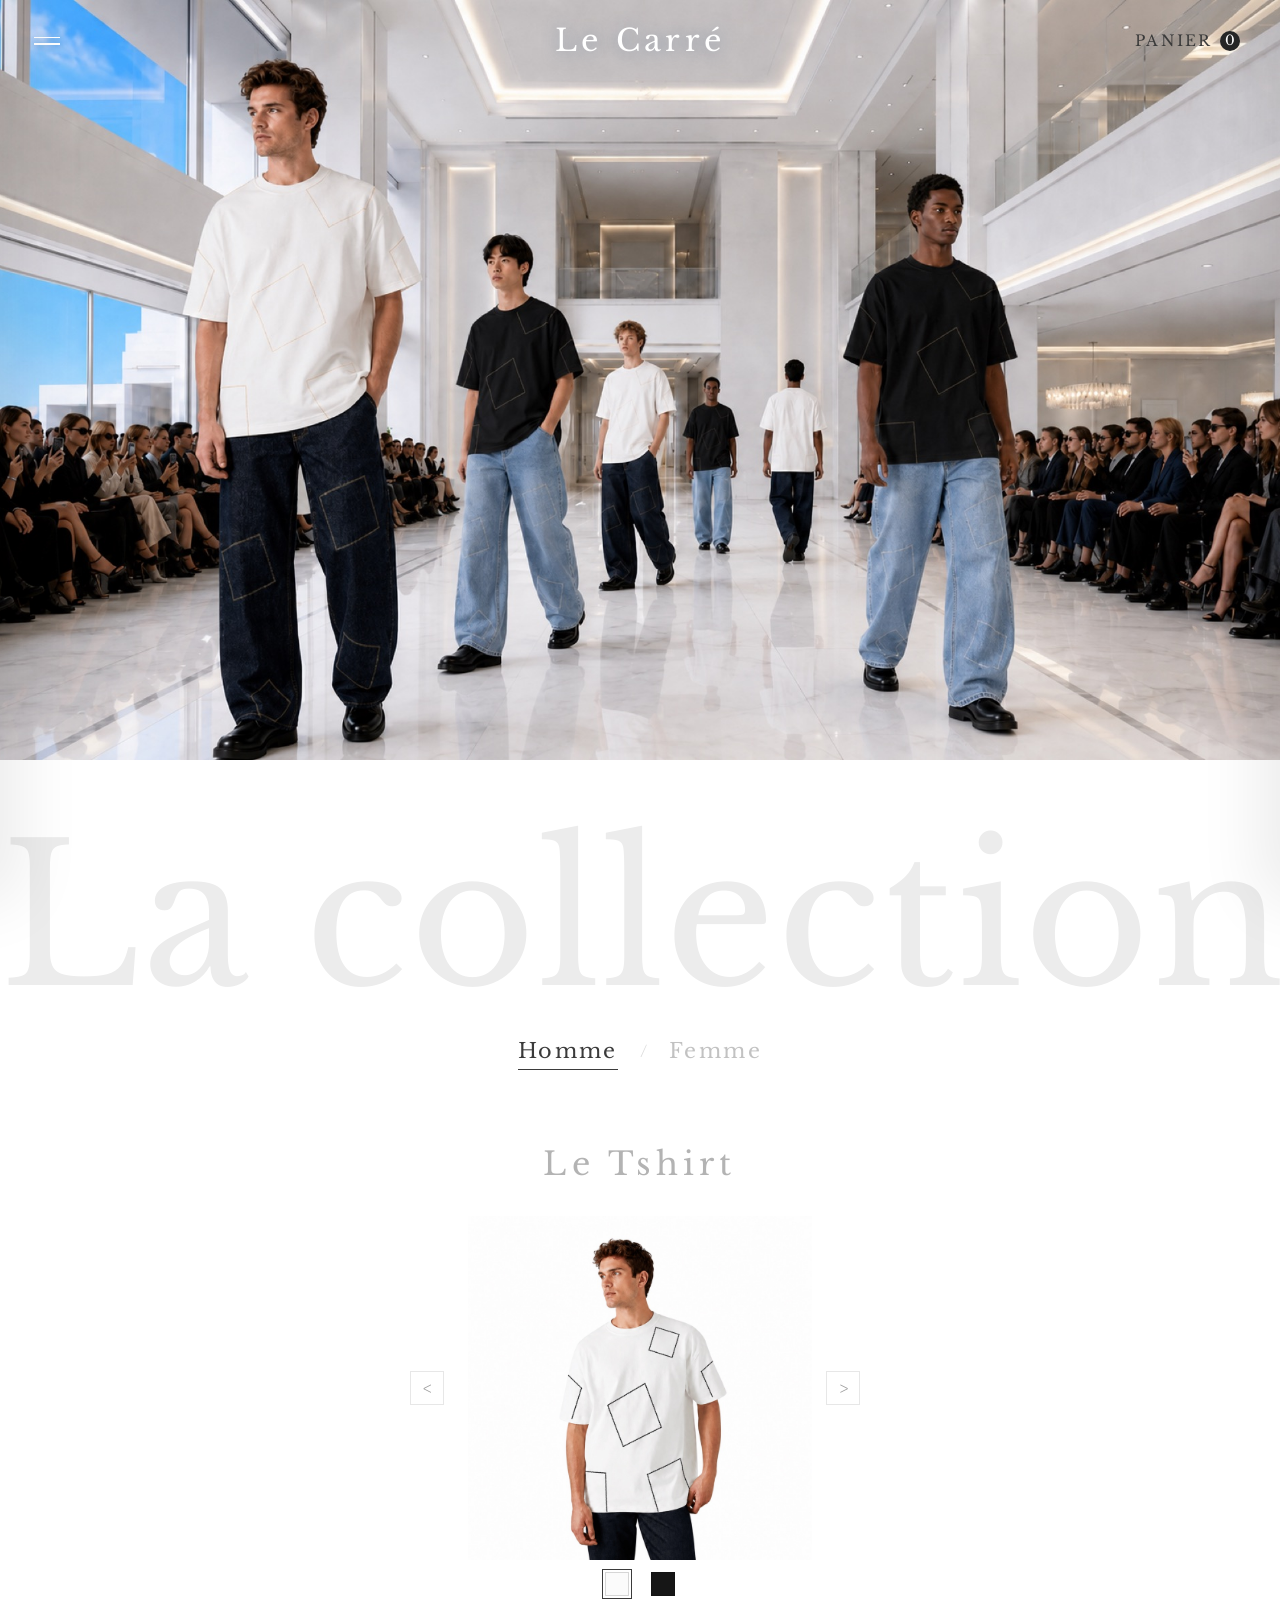
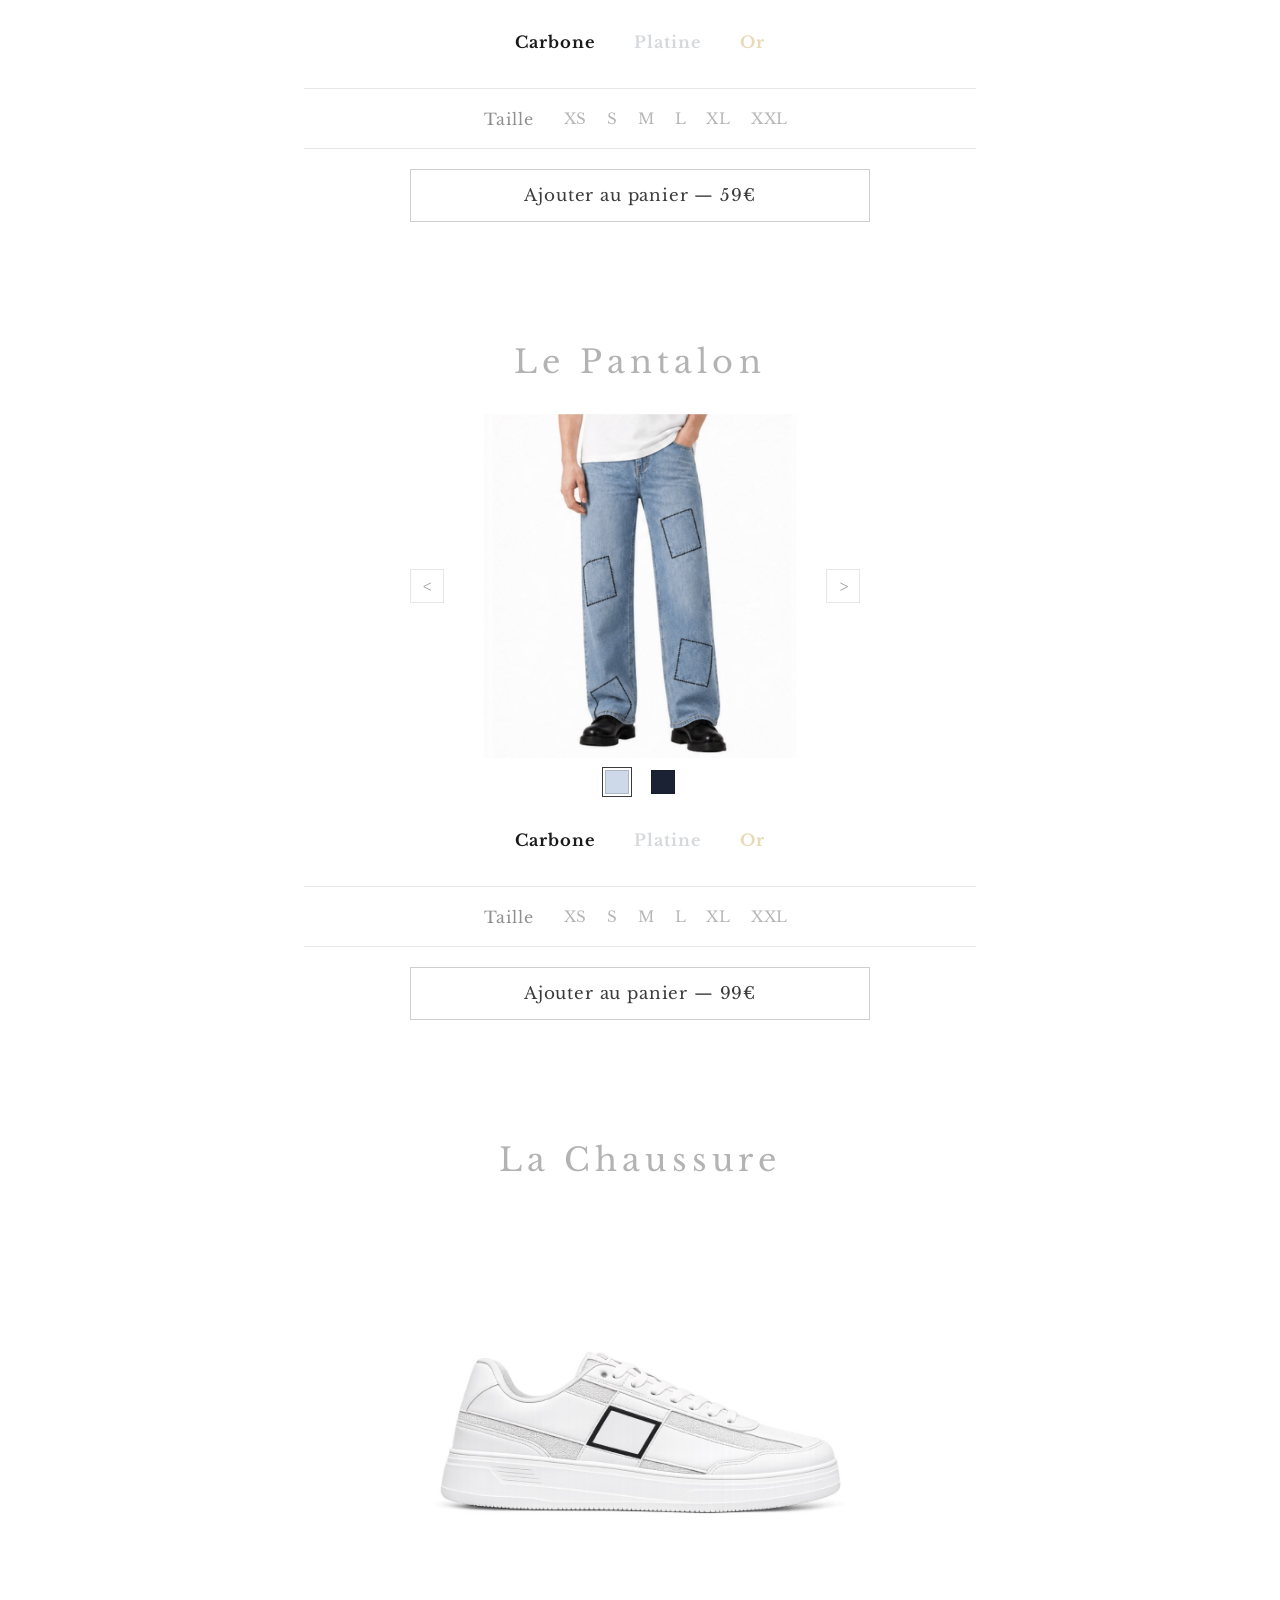
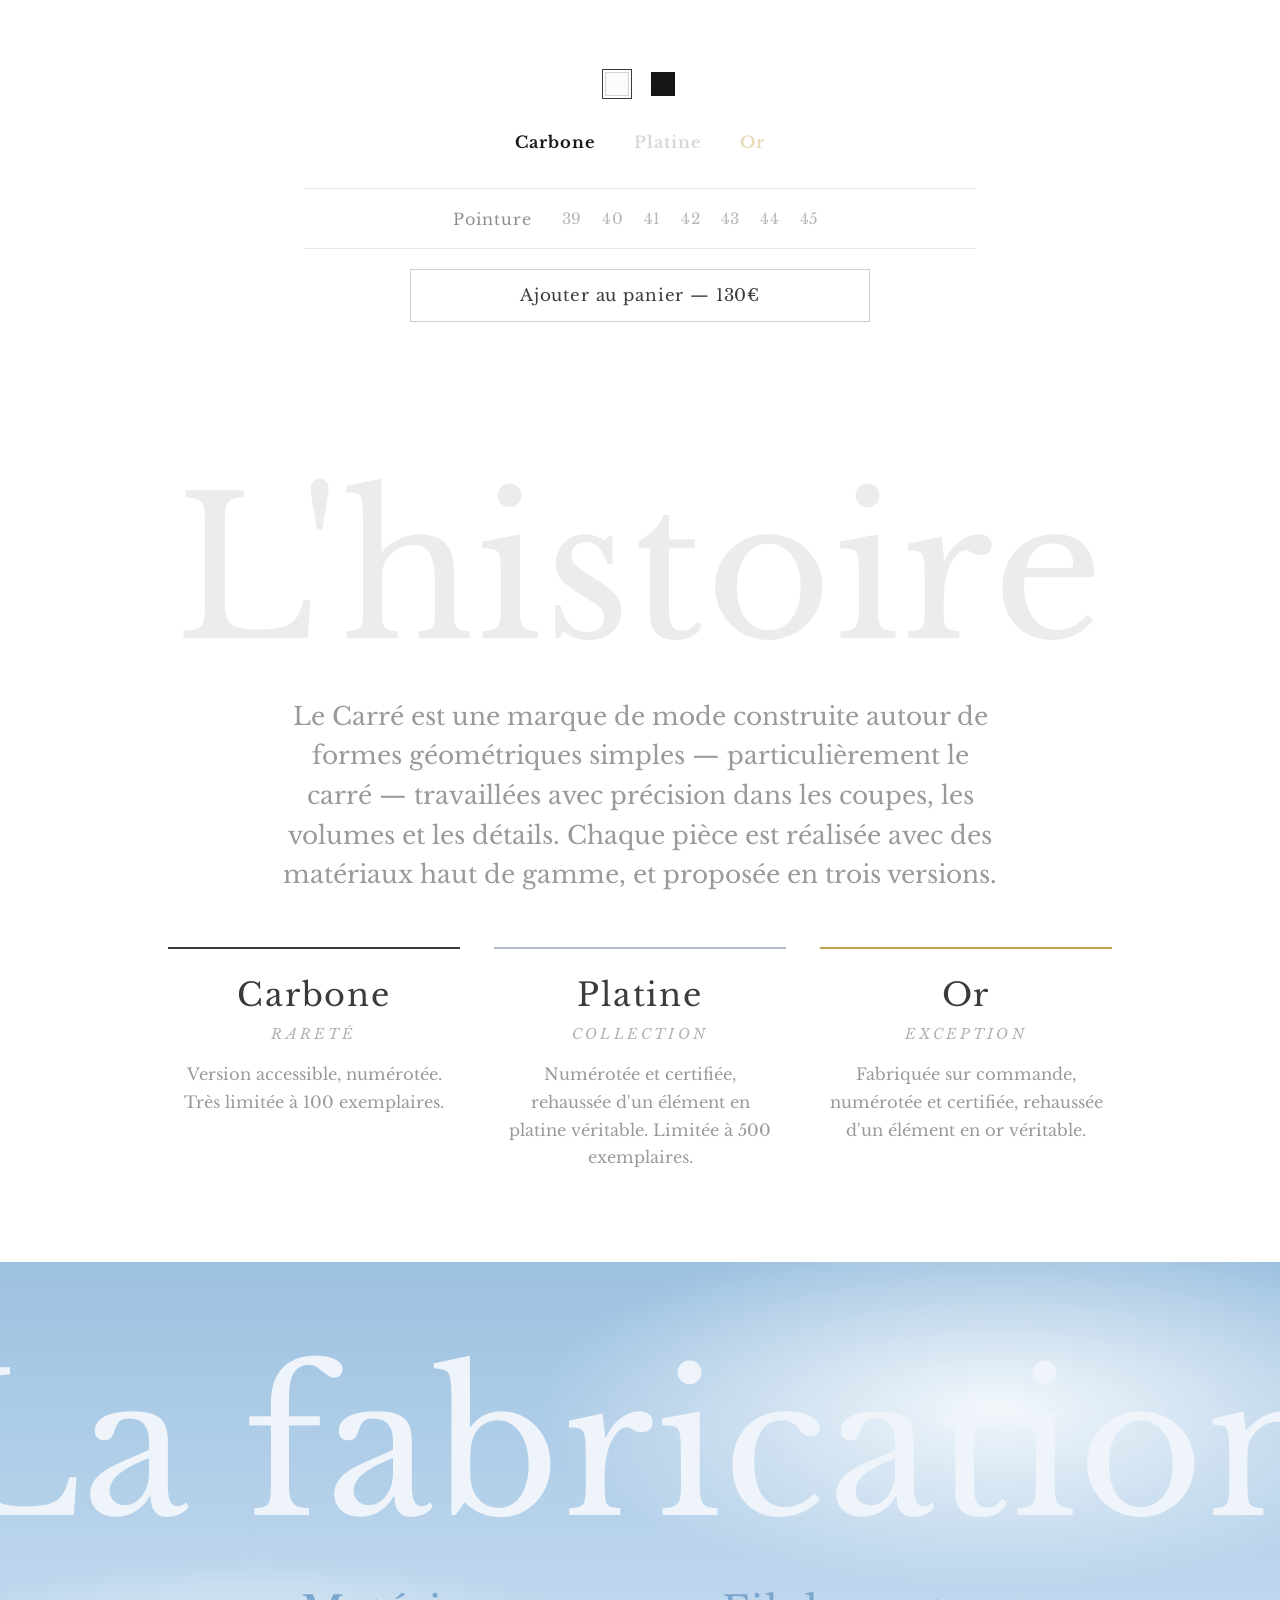
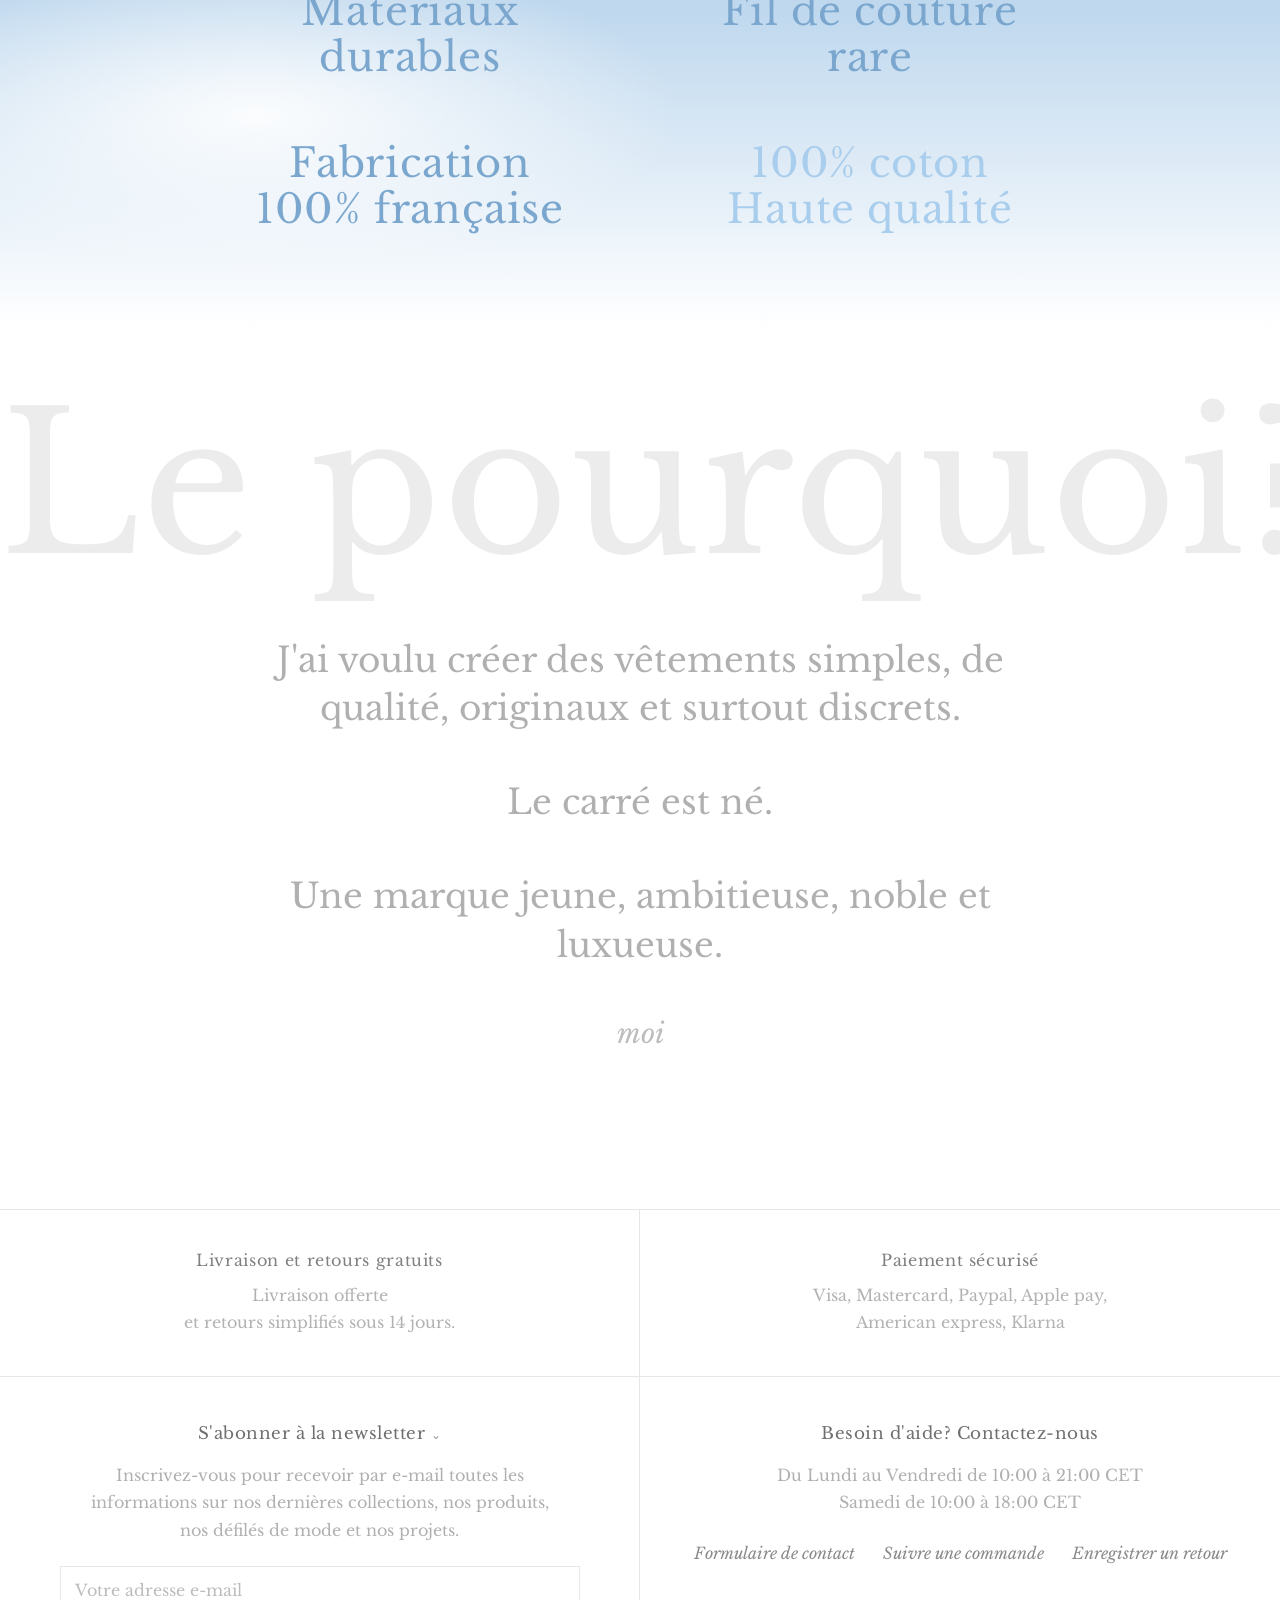
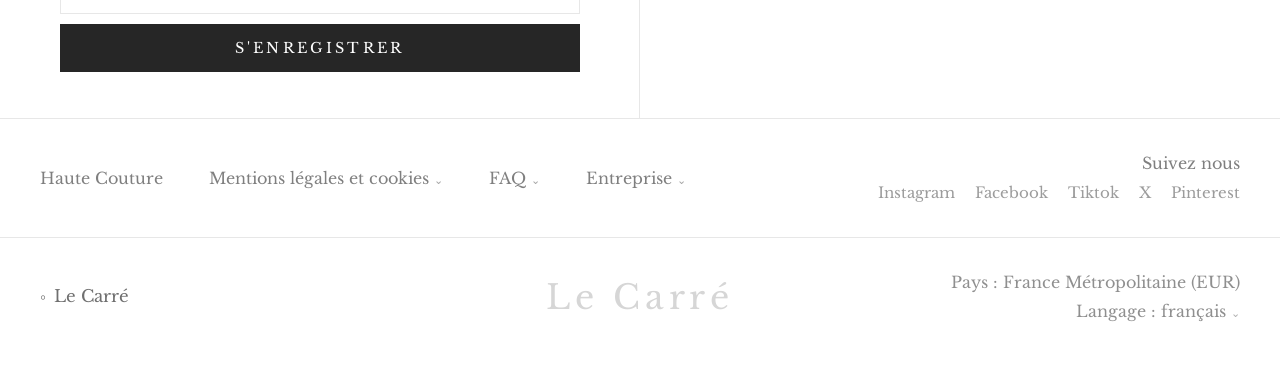
==== commit 5ef1d679: "Retire les points du carrousel + réduit la marge ; retire le soulignage des gammes ; couleurs identi" ====
--- a/index.html
+++ b/index.html
@@ -8,7 +8,7 @@
   <link rel="preconnect" href="https://fonts.googleapis.com" />
   <link rel="preconnect" href="https://fonts.gstatic.com" crossorigin />
   <link href="https://fonts.googleapis.com/css2?family=Libre+Baskerville:ital,wght@0,400;0,700;1,400&display=swap" rel="stylesheet" />
-  <link rel="stylesheet" href="styles.css?v=13" />
+  <link rel="stylesheet" href="styles.css?v=14" />
 </head>
 <body>
 
@@ -427,7 +427,7 @@
     <p class="menu-foot">Le Carré</p>
   </aside>
 
-  <script src="cart.js?v=13"></script>
-  <script src="script.js?v=13"></script>
+  <script src="cart.js?v=14"></script>
+  <script src="script.js?v=14"></script>
 </body>
 </html>
--- a/styles.css
+++ b/styles.css
@@ -258,7 +258,7 @@
   transition: all 0.2s ease;
 }
 .carousel-arrow:hover { border-color: #c9c9c9; color: var(--ink); }
-.carousel-viewport { overflow: hidden; min-height: 380px; }
+.carousel-viewport { overflow: hidden; min-height: 300px; }
 .carousel-track {
   display: flex;
   transition: transform 0.5s cubic-bezier(0.22, 1, 0.36, 1);
@@ -276,27 +276,12 @@
   max-height: 460px;
   object-fit: contain;
 }
-.carousel-dots {
-  grid-column: 2;
-  display: flex;
-  justify-content: center;
-  gap: 7px;
-  margin-top: 14px;
-}
-.dot {
-  width: 6px; height: 6px;
-  border-radius: 50%;
-  background: #dcdcdc;
-  border: none;
-  padding: 0;
-  transition: background 0.2s;
-}
-.dot.is-active { background: #9a9a9a; }
-
-/* gamme à une seule vue : pas de flèches ni de points */
+/* points de pagination désactivés (navigation aux flèches uniquement) */
+.carousel-dots { display: none; }
+
+/* gamme à une seule vue : pas de flèches */
 .carousel.single { grid-template-columns: 1fr; }
-.carousel.single .carousel-arrow,
-.carousel.single .carousel-dots { display: none; }
+.carousel.single .carousel-arrow { display: none; }
 
 .product-note {
   margin: 20px 0 4px;
@@ -321,17 +306,16 @@
   font-size: 1.02rem;
   font-weight: 700;
   letter-spacing: 0.06em;
-  color: #b4b4b4;
+  color: var(--g);
+  opacity: 0.4;
   padding: 6px 4px;
-  transition: color 0.2s ease;
-}
-.gamme-btn:hover { color: #7a7a7a; }
-.gamme-btn.is-selected {
-  color: var(--ink);
-  text-decoration: underline;
-  text-underline-offset: 5px;
-  text-decoration-thickness: 1px;
-}
+  transition: opacity 0.2s ease;
+}
+.gamme-btn[data-gamme="carbone"] { --g: #1a1a1a; }
+.gamme-btn[data-gamme="platine"] { --g: #9aa1a8; }
+.gamme-btn[data-gamme="or"]      { --g: #c6a24e; }
+.gamme-btn:hover { opacity: 0.7; }
+.gamme-btn.is-selected { opacity: 1; }
 
 /* ---- choix de la couleur du vêtement ---- */
 .colors { display: flex; justify-content: center; gap: 14px; margin: 2px 0 8px; }
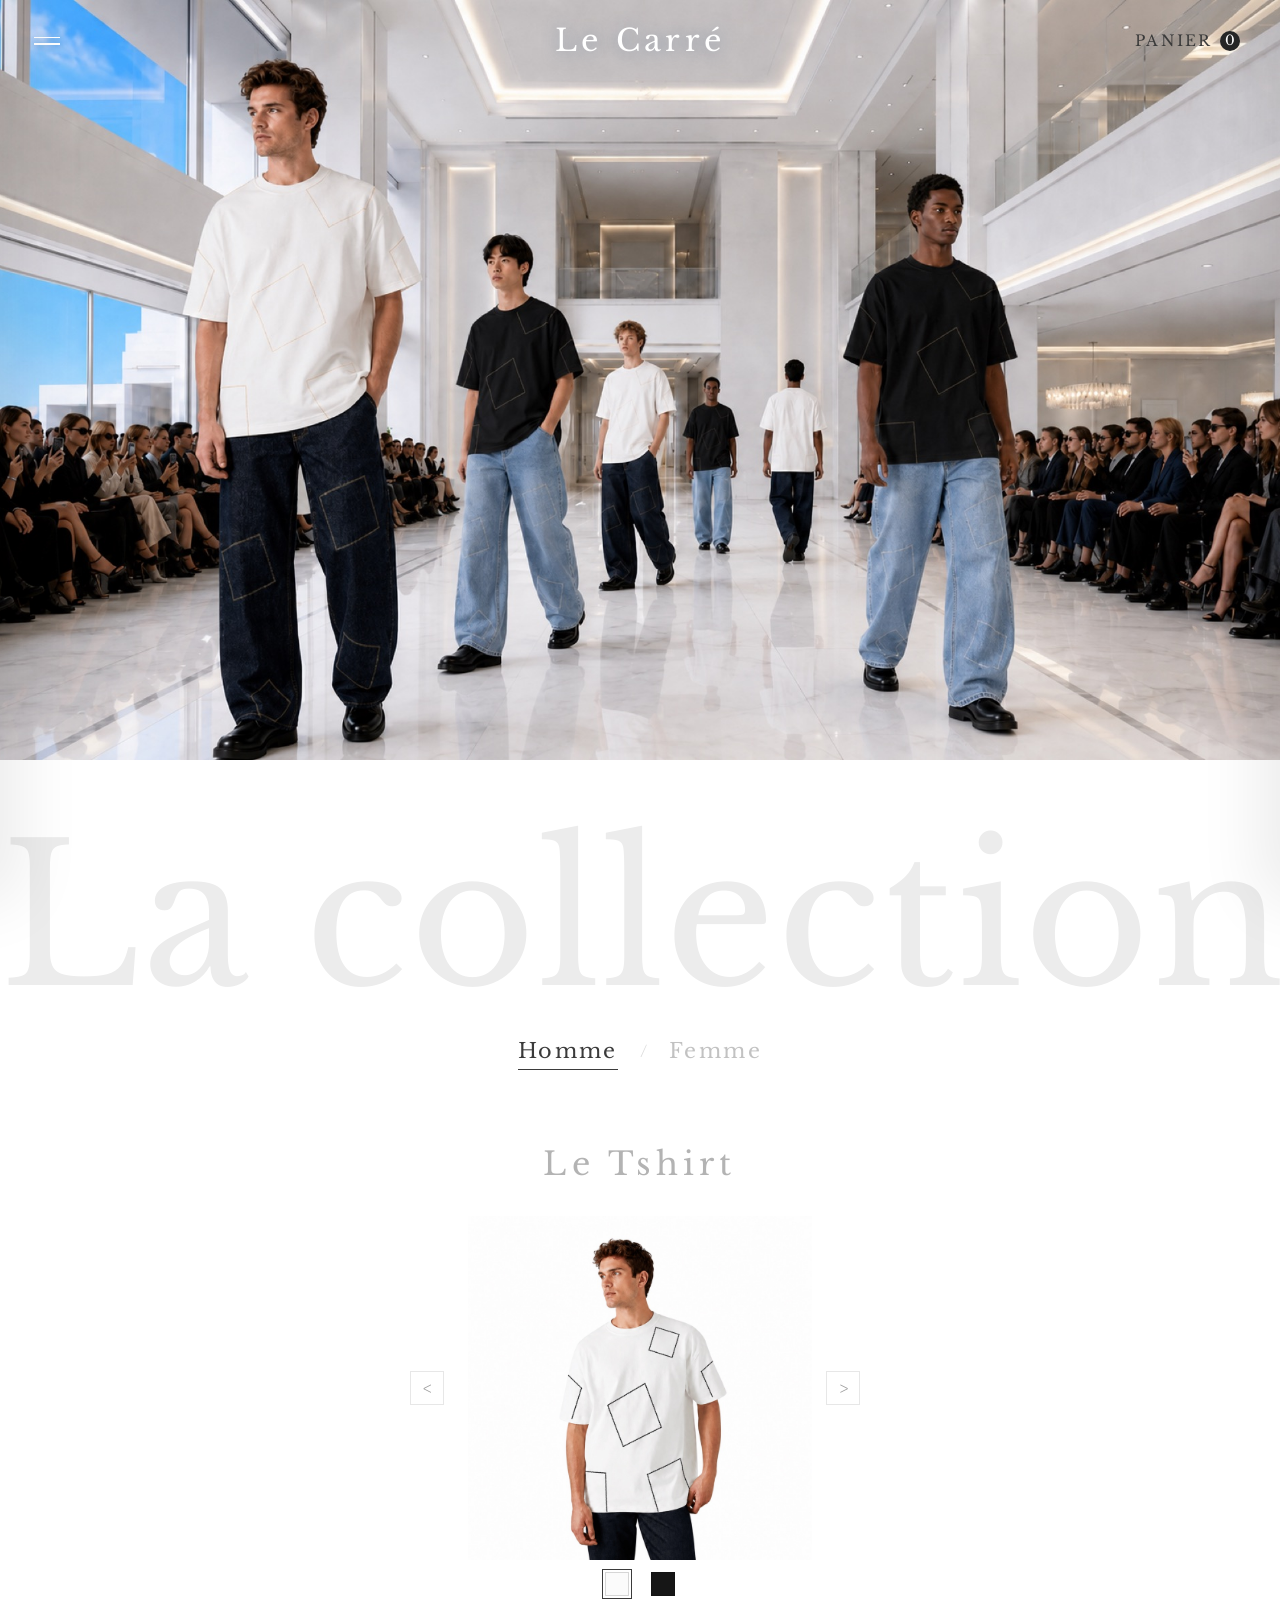
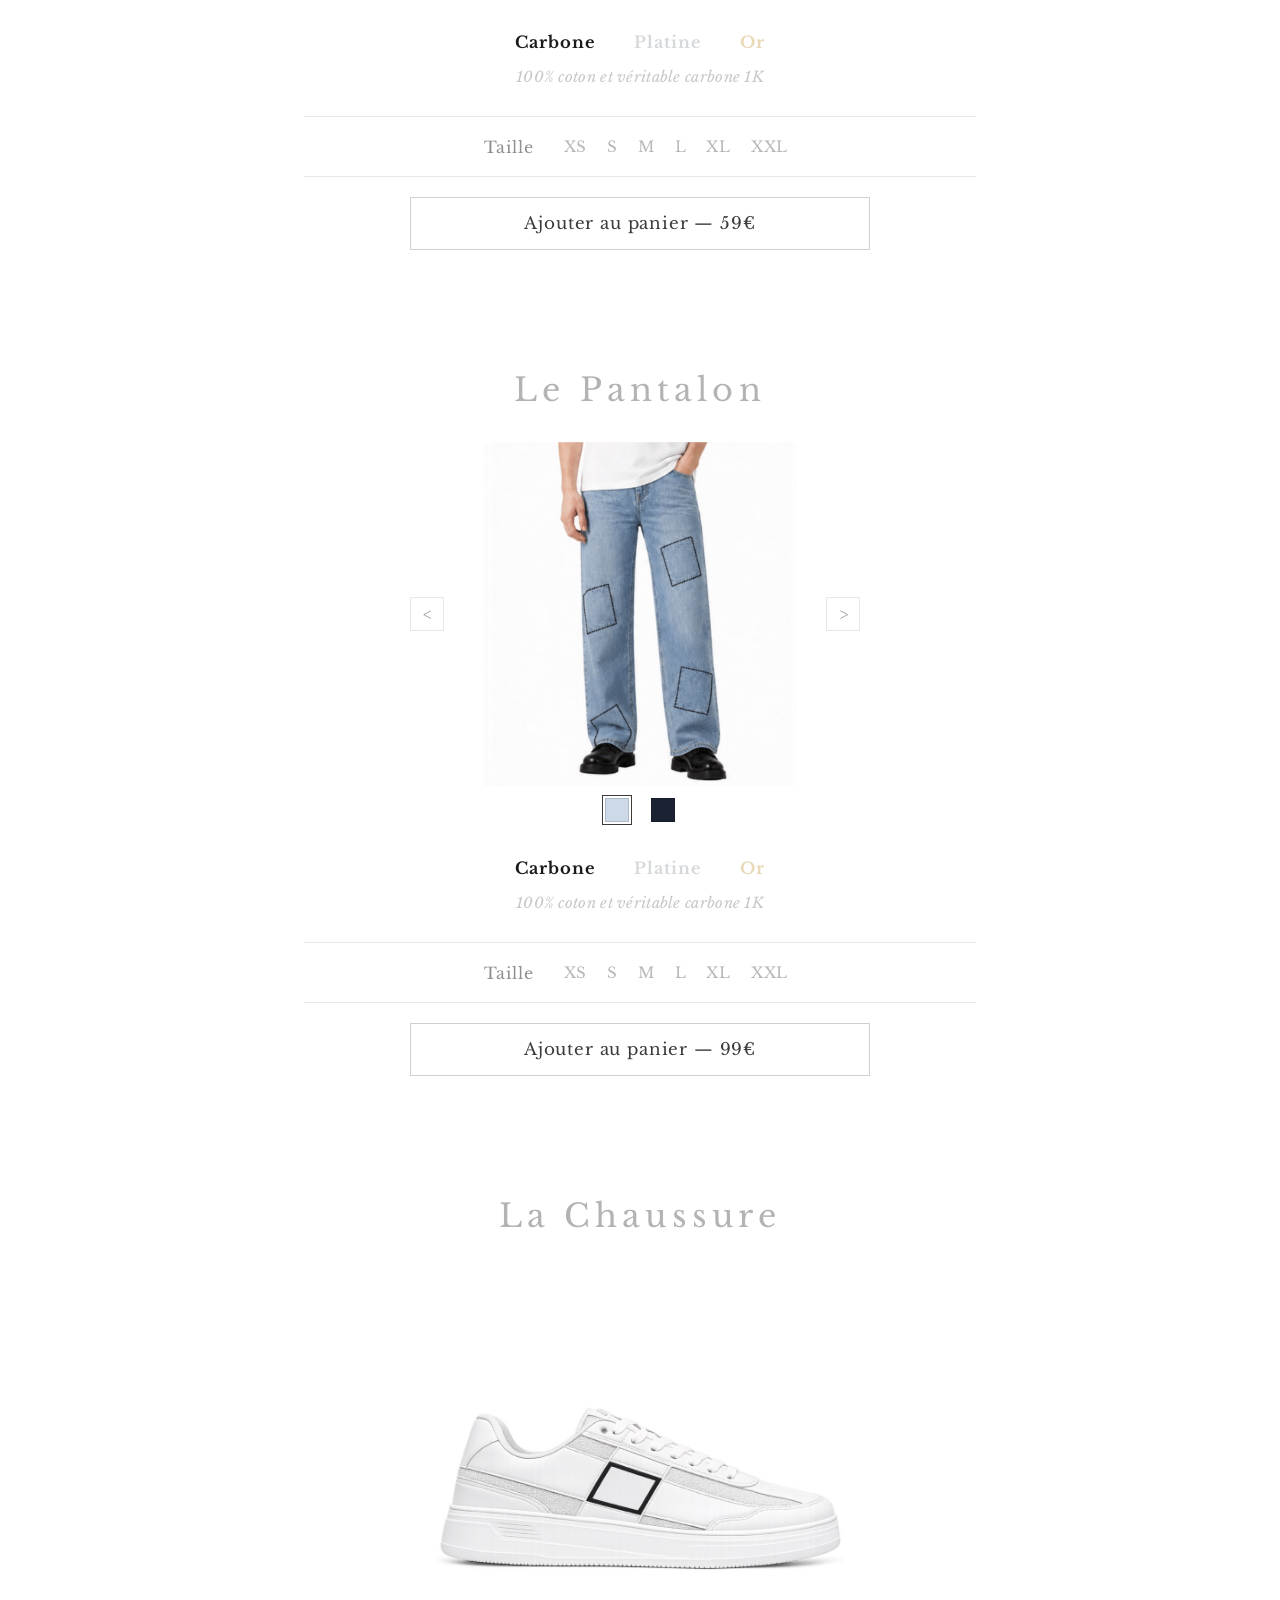
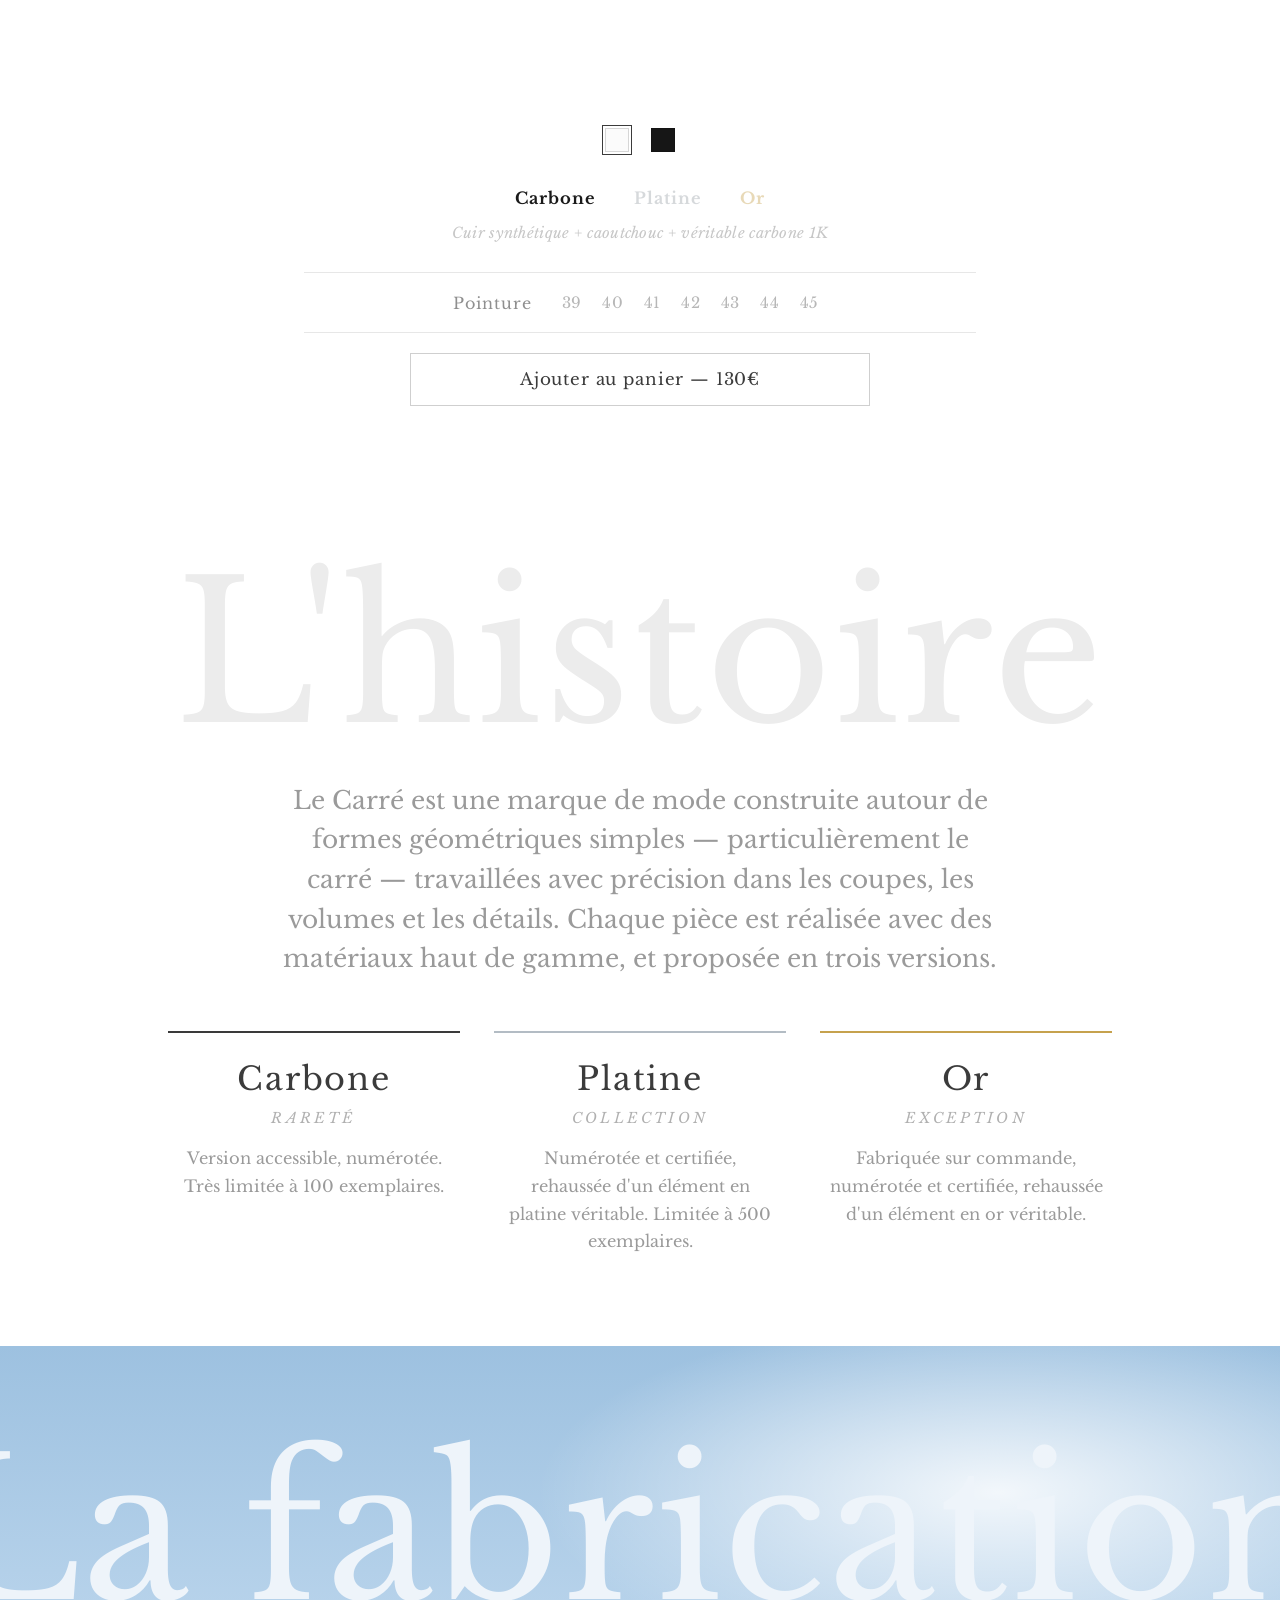
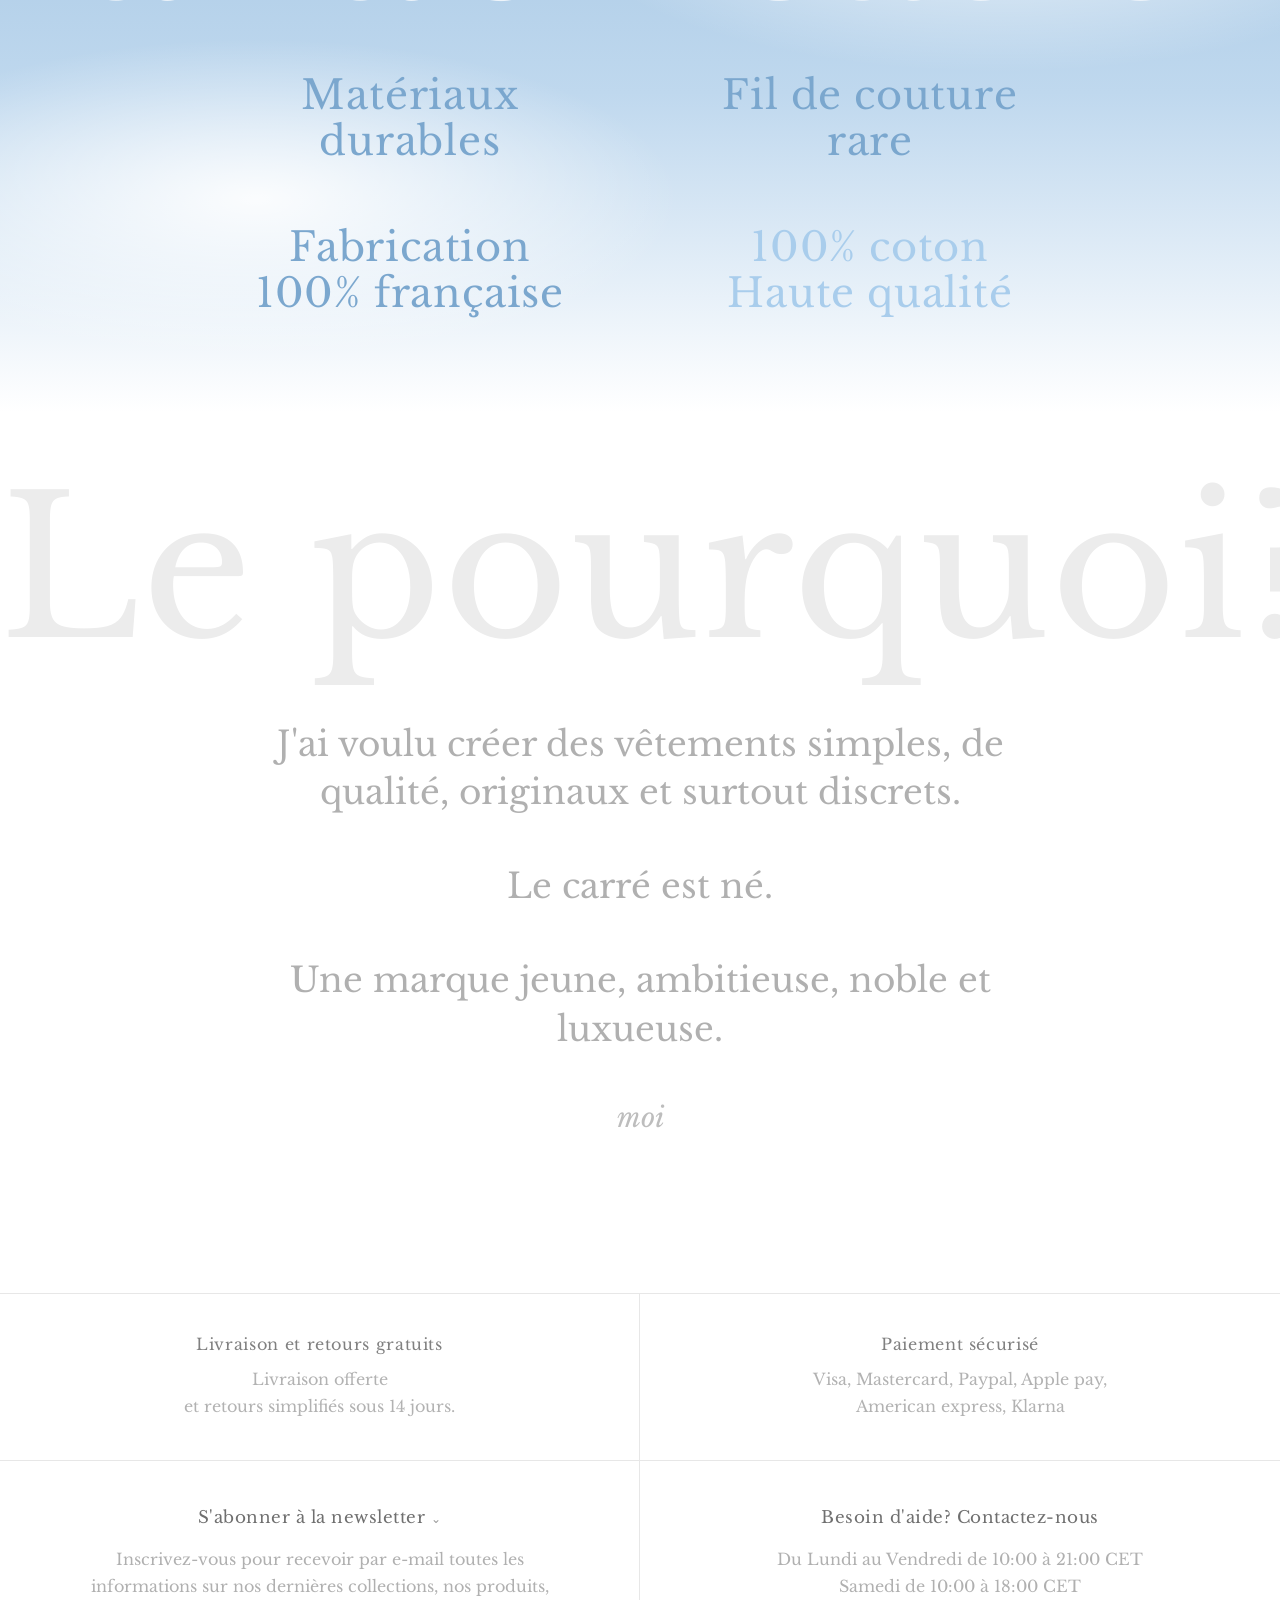
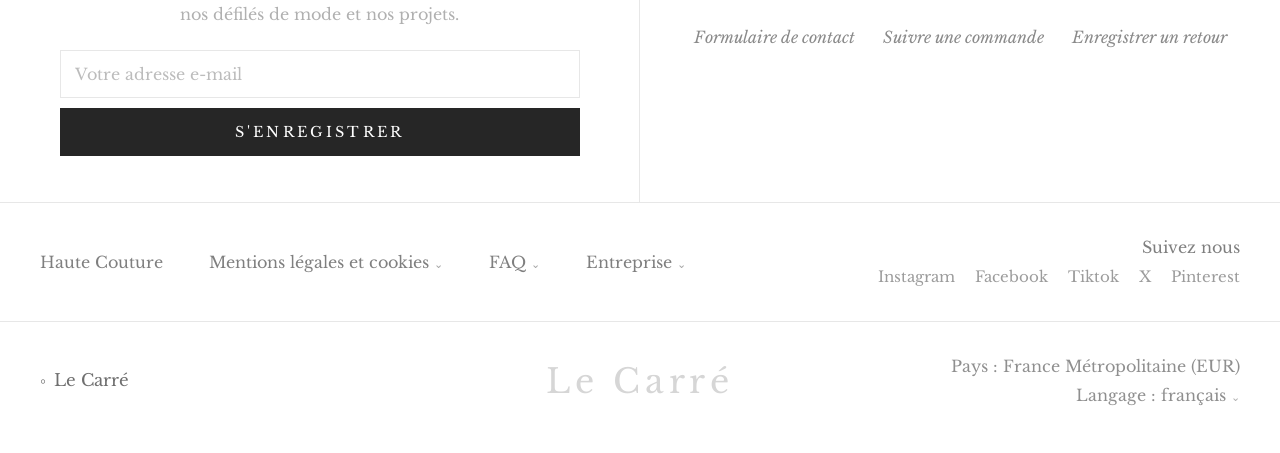
==== commit 965dfab4: "Phrase matière sous les gammes (change avec la sélection carbone/platine/or) ; cache v15 Co-Authored" ====
--- a/index.html
+++ b/index.html
@@ -8,7 +8,7 @@
   <link rel="preconnect" href="https://fonts.googleapis.com" />
   <link rel="preconnect" href="https://fonts.gstatic.com" crossorigin />
   <link href="https://fonts.googleapis.com/css2?family=Libre+Baskerville:ital,wght@0,400;0,700;1,400&display=swap" rel="stylesheet" />
-  <link rel="stylesheet" href="styles.css?v=14" />
+  <link rel="stylesheet" href="styles.css?v=15" />
 </head>
 <body>
 
@@ -70,6 +70,7 @@
             <button class="gamme-btn" data-gamme="platine">Platine</button>
             <button class="gamme-btn" data-gamme="or">Or</button>
           </div>
+          <p class="material-note"></p>
 
           <div class="sizes">
             <span class="sizes-label">Taille</span>
@@ -108,6 +109,7 @@
             <button class="gamme-btn" data-gamme="platine">Platine</button>
             <button class="gamme-btn" data-gamme="or">Or</button>
           </div>
+          <p class="material-note"></p>
 
           <div class="sizes">
             <span class="sizes-label">Taille</span>
@@ -144,6 +146,7 @@
             <button class="gamme-btn" data-gamme="platine">Platine</button>
             <button class="gamme-btn" data-gamme="or">Or</button>
           </div>
+          <p class="material-note"></p>
 
           <div class="sizes">
             <span class="sizes-label">Pointure</span>
@@ -187,6 +190,7 @@
             <button class="gamme-btn" data-gamme="platine">Platine</button>
             <button class="gamme-btn" data-gamme="or">Or</button>
           </div>
+          <p class="material-note"></p>
 
           <div class="sizes">
             <span class="sizes-label">Taille</span>
@@ -223,6 +227,7 @@
             <button class="gamme-btn" data-gamme="platine">Platine</button>
             <button class="gamme-btn" data-gamme="or">Or</button>
           </div>
+          <p class="material-note"></p>
 
           <div class="sizes">
             <span class="sizes-label">Taille</span>
@@ -259,6 +264,7 @@
             <button class="gamme-btn" data-gamme="platine">Platine</button>
             <button class="gamme-btn" data-gamme="or">Or</button>
           </div>
+          <p class="material-note"></p>
 
           <div class="sizes">
             <span class="sizes-label">Pointure</span>
@@ -427,7 +433,7 @@
     <p class="menu-foot">Le Carré</p>
   </aside>
 
-  <script src="cart.js?v=14"></script>
-  <script src="script.js?v=14"></script>
+  <script src="cart.js?v=15"></script>
+  <script src="script.js?v=15"></script>
 </body>
 </html>
--- a/styles.css
+++ b/styles.css
@@ -316,6 +316,14 @@
 .gamme-btn[data-gamme="or"]      { --g: #c6a24e; }
 .gamme-btn:hover { opacity: 0.7; }
 .gamme-btn.is-selected { opacity: 1; }
+
+.material-note {
+  margin: 10px 0 0;
+  font-size: 0.92rem;
+  font-style: italic;
+  letter-spacing: 0.02em;
+  color: #c7c7c7;
+}
 
 /* ---- choix de la couleur du vêtement ---- */
 .colors { display: flex; justify-content: center; gap: 14px; margin: 2px 0 8px; }
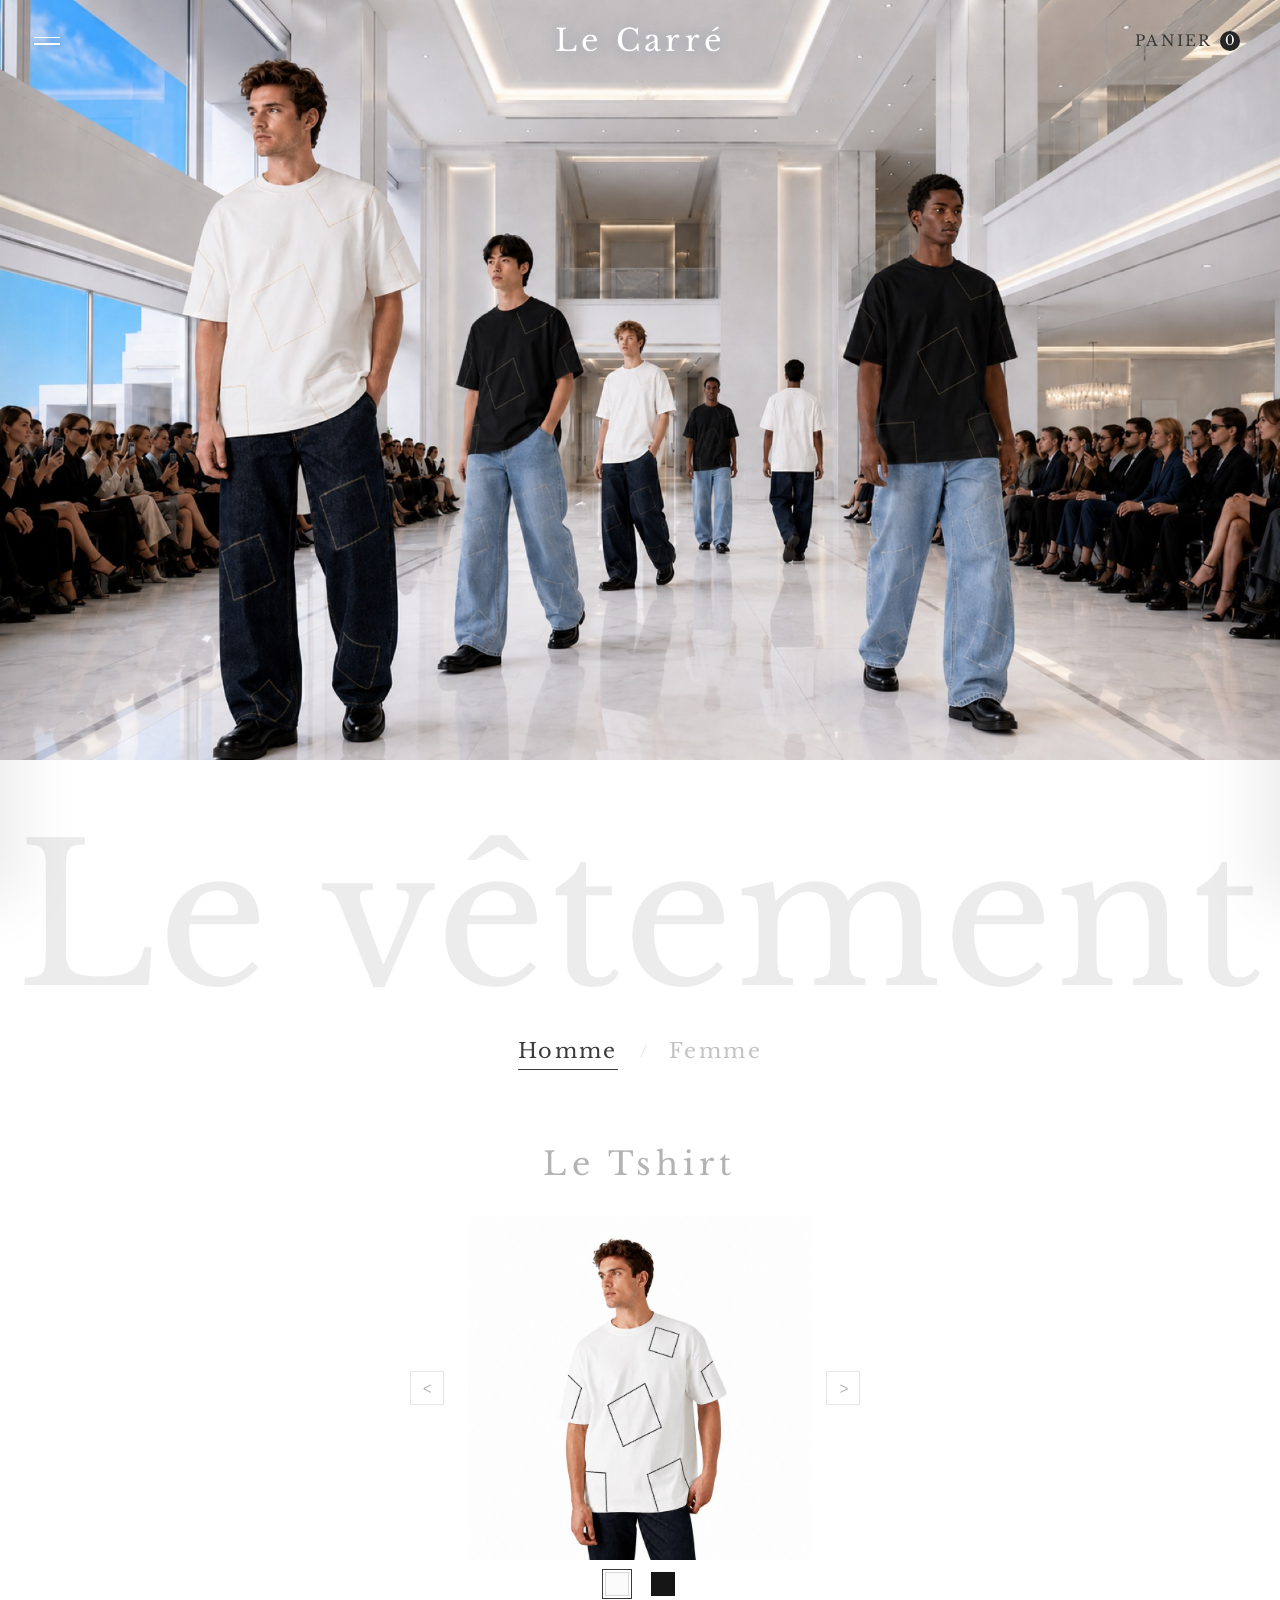
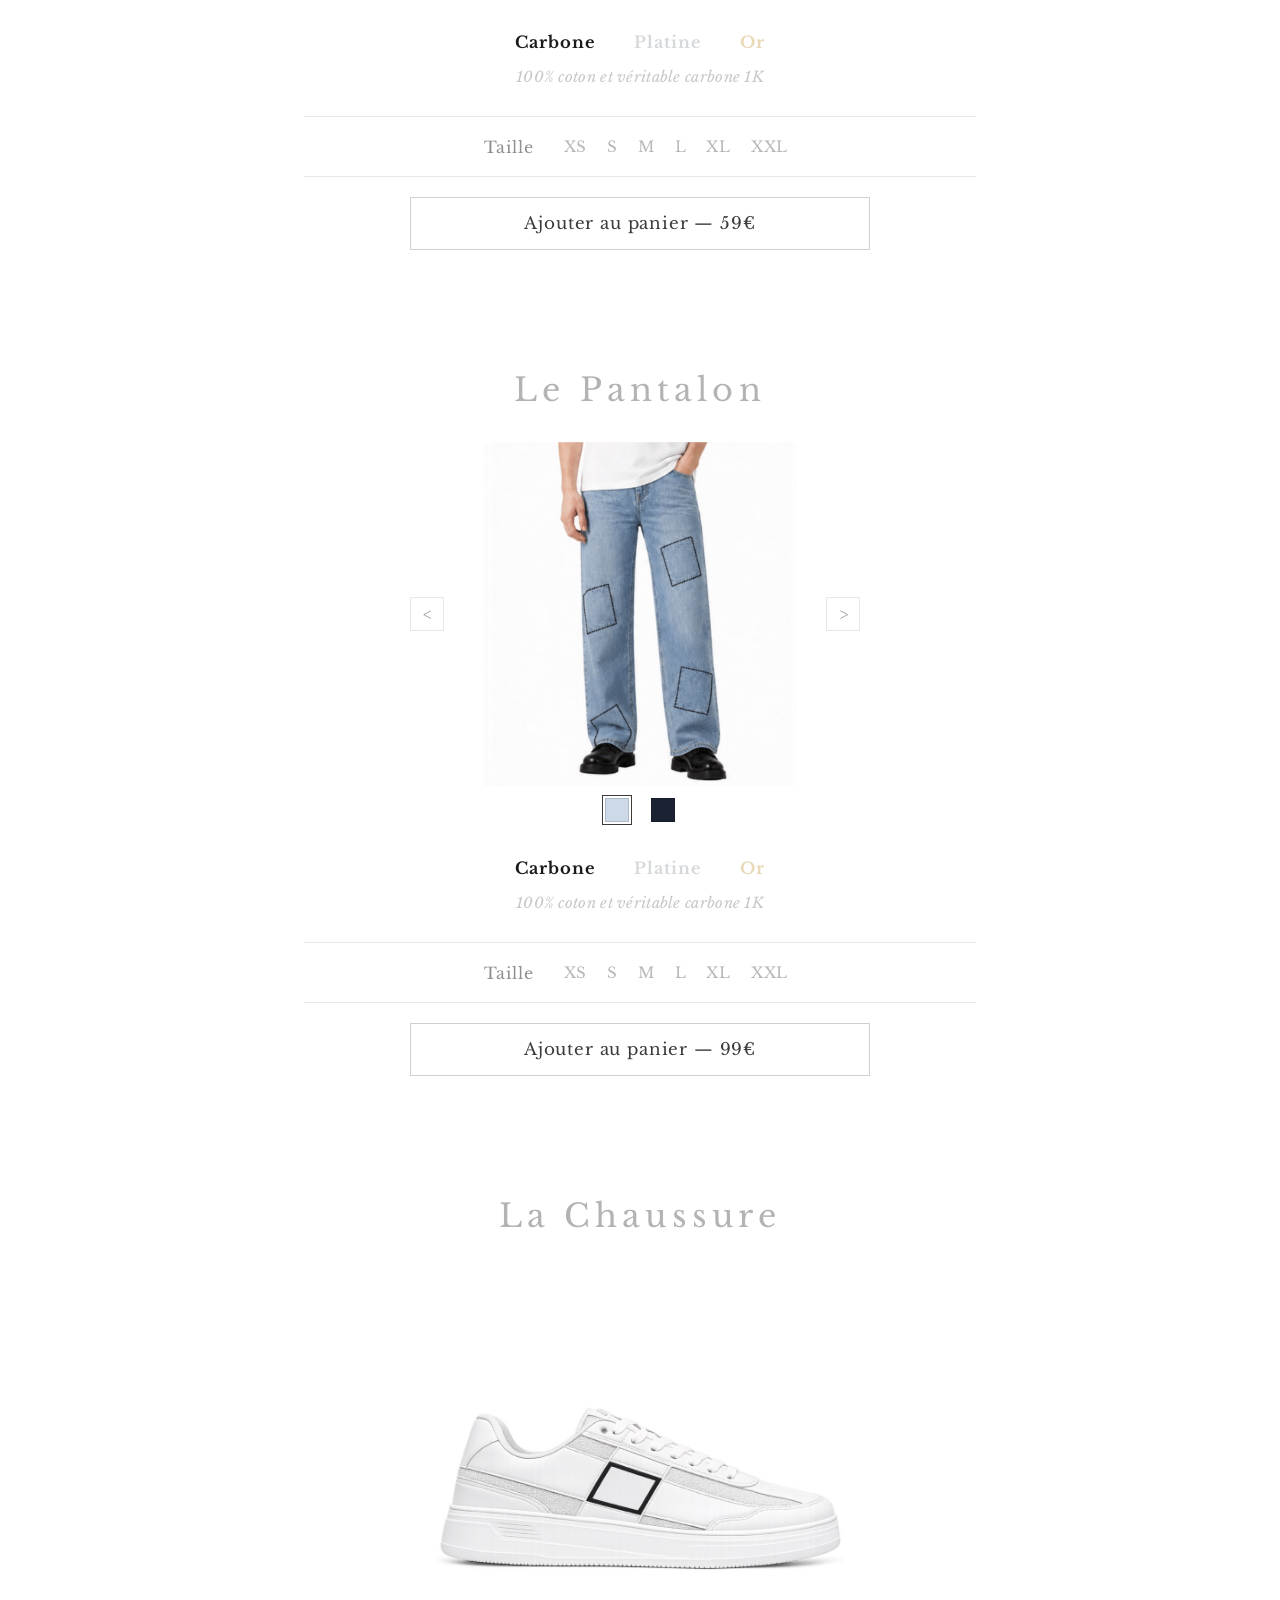
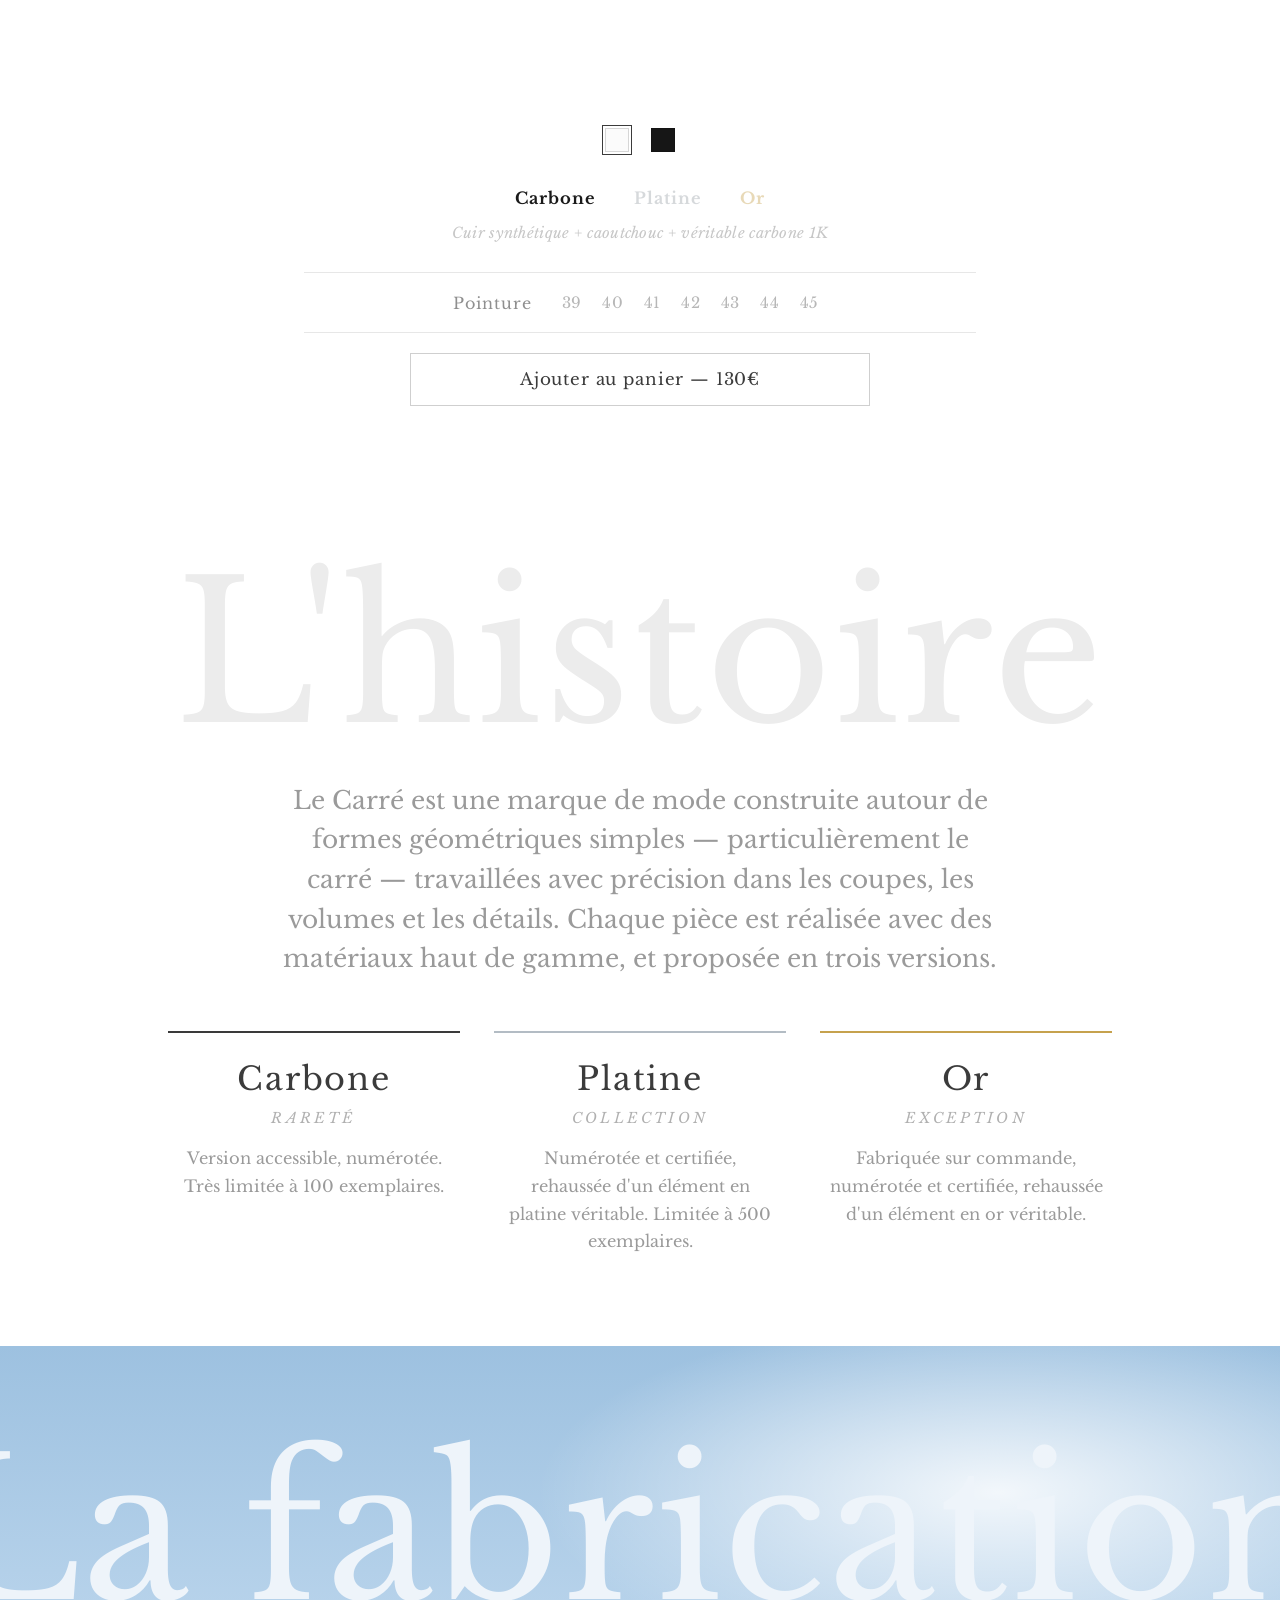
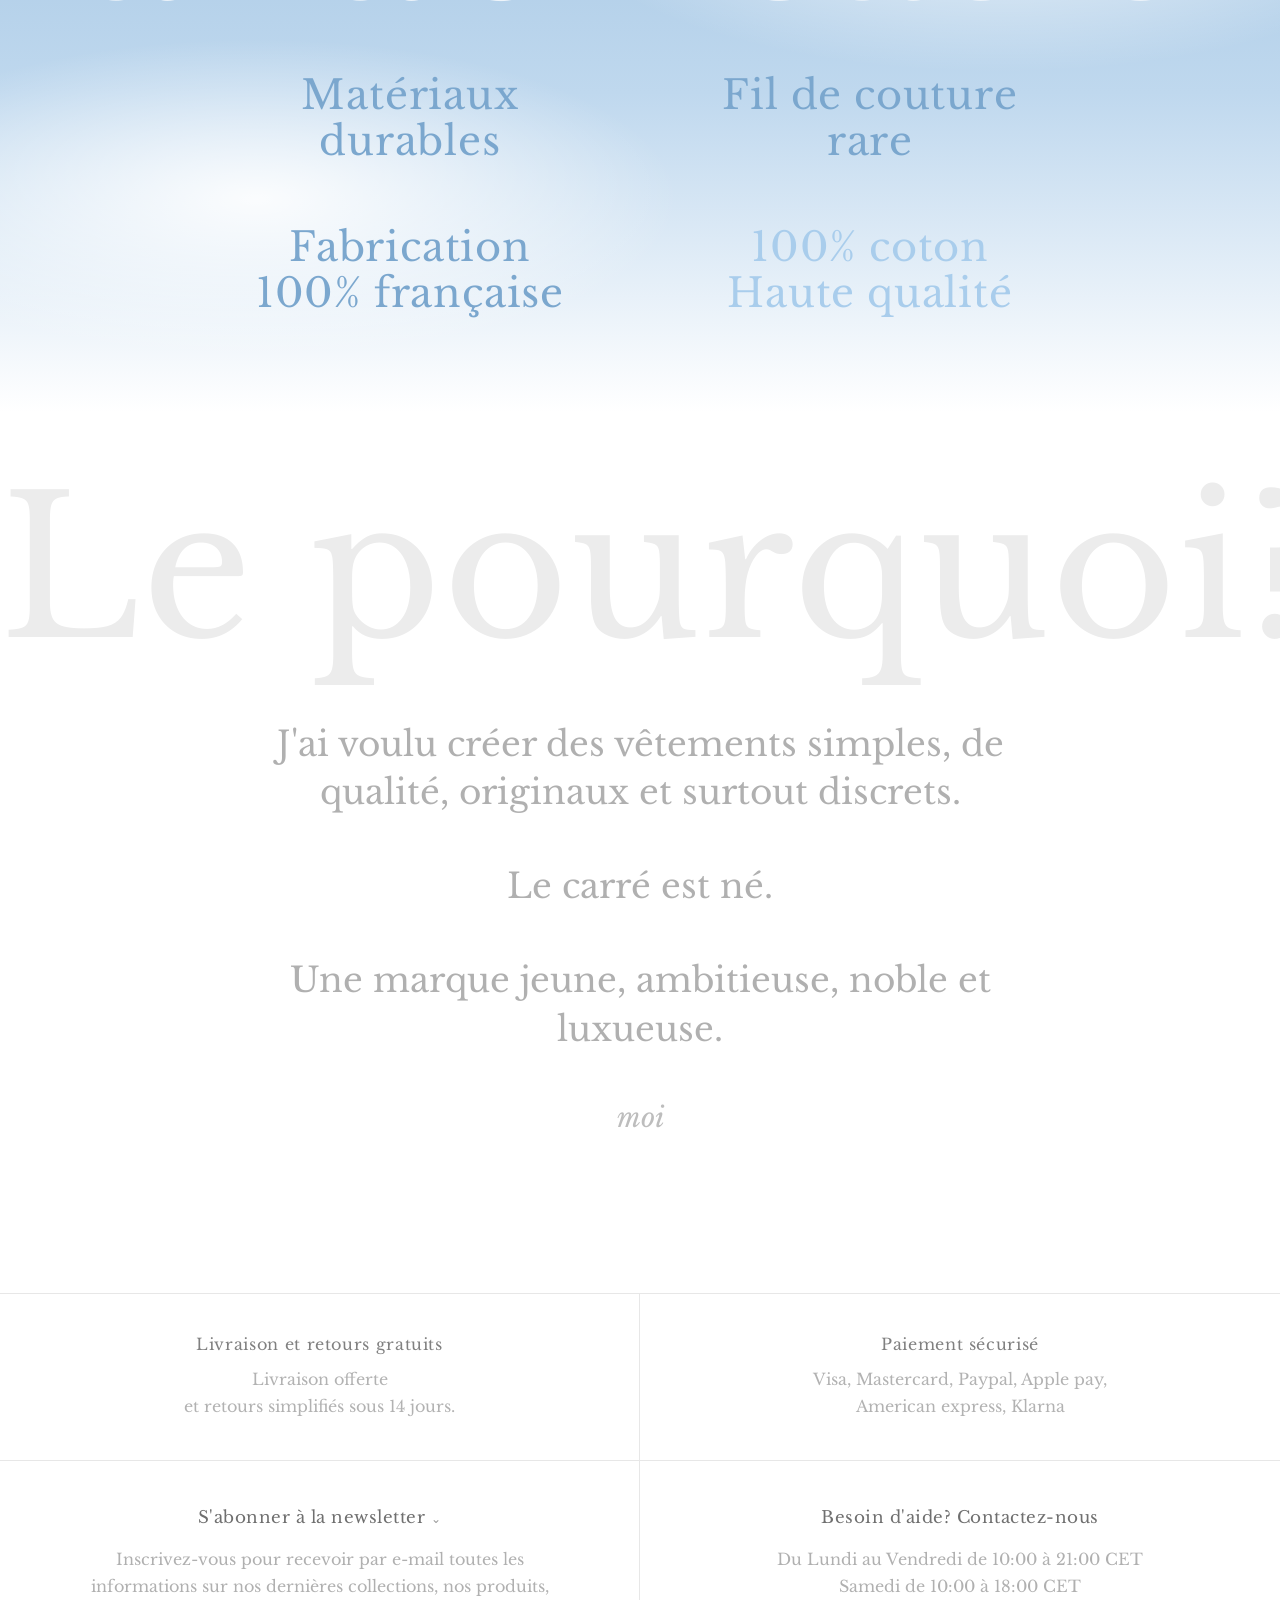
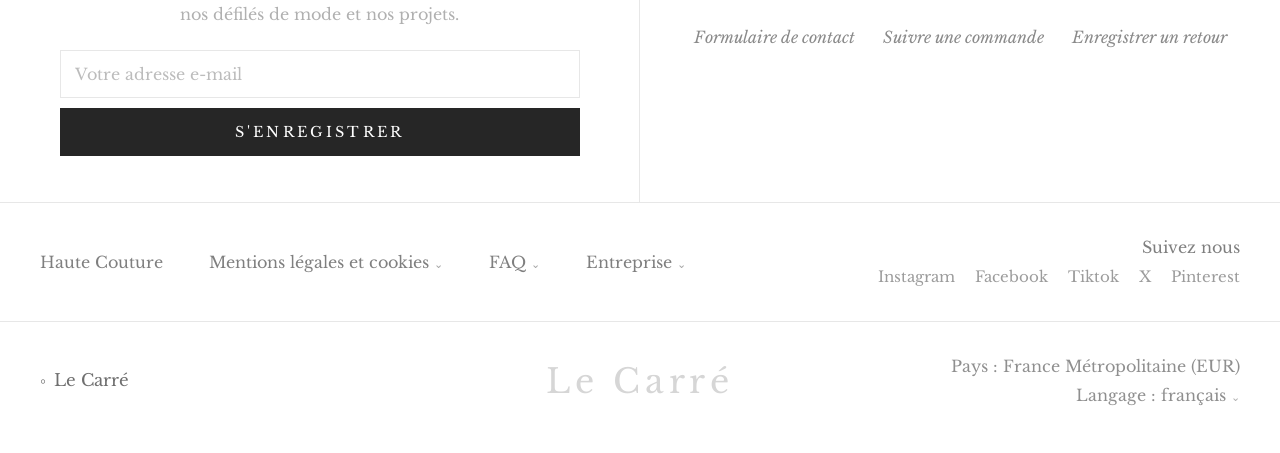
==== commit 916886d5: "Titre 'Le vêtement' (ex La collection 1) ; menu restructuré (sous-titres + La sculpture) ; nouvelle " ====
--- a/index.html
+++ b/index.html
@@ -8,7 +8,7 @@
   <link rel="preconnect" href="https://fonts.googleapis.com" />
   <link rel="preconnect" href="https://fonts.gstatic.com" crossorigin />
   <link href="https://fonts.googleapis.com/css2?family=Libre+Baskerville:ital,wght@0,400;0,700;1,400&display=swap" rel="stylesheet" />
-  <link rel="stylesheet" href="styles.css?v=15" />
+  <link rel="stylesheet" href="styles.css?v=16" />
 </head>
 <body>
 
@@ -37,7 +37,7 @@
 
     <!-- ============ COLLECTION ============ -->
     <section class="section collection" id="collection">
-      <h2 class="giant-title">La collection 1</h2>
+      <h2 class="giant-title">Le vêtement</h2>
 
       <div class="gender-switch" role="tablist" aria-label="Choisir la collection">
         <button class="gender-btn is-active" data-gender="homme" role="tab" aria-selected="true">Homme</button>
@@ -424,16 +424,17 @@
     <button class="menu-close" id="menuClose" aria-label="Fermer le menu">✕</button>
     <nav class="menu-nav">
       <a href="index.html">La boutique</a>
-      <a href="index.html#collection">La collection</a>
-      <a href="index.html#histoire">L'histoire</a>
+      <a href="index.html#collection">Le vêtement</a>
+      <a href="index.html#histoire" class="menu-sub">L'histoire</a>
+      <a href="index.html#fabrication" class="menu-sub">La fabrication</a>
+      <a href="index.html#pourquoi" class="menu-sub">Le pourquoi ?</a>
       <a href="couture.html">Haute Couture</a>
-      <a href="index.html#fabrication">La fabrication</a>
-      <a href="index.html#pourquoi">Le pourquoi ?</a>
+      <a href="sculpture.html">La sculpture</a>
     </nav>
     <p class="menu-foot">Le Carré</p>
   </aside>
 
-  <script src="cart.js?v=15"></script>
-  <script src="script.js?v=15"></script>
+  <script src="cart.js?v=16"></script>
+  <script src="script.js?v=16"></script>
 </body>
 </html>
--- a/styles.css
+++ b/styles.css
@@ -818,6 +818,14 @@
   transition: color 0.2s ease;
 }
 .menu-nav a:hover { color: #8f8f8f; }
+.menu-nav a.menu-sub {
+  font-size: clamp(1.05rem, 3.2vw, 1.3rem);
+  font-style: italic;
+  color: #a8a8a8;
+  padding: 10px 0 10px 18px;
+  border-bottom: none;
+}
+.menu-nav a.menu-sub:hover { color: #7a7a7a; }
 .menu-foot { margin-top: auto; font-size: 1rem; letter-spacing: 0.2em; color: #cfcfcf; }
 
 /* ============ PANIER (tiroir) ============ */
@@ -995,3 +1003,89 @@
   .cp-caption { text-align: center; padding: 0; }
   .cp-desc { margin: 0 auto; max-width: 100%; }
 }
+
+/* ============ PAGE LA SCULPTURE ============ */
+.sculpture { padding-bottom: 50px; }
+.sculpture-intro { text-align: center; padding: 60px 24px 10px; }
+.sculpture-eyebrow { margin: 0 0 16px; font-size: 0.9rem; letter-spacing: 0.35em; text-transform: uppercase; color: #b0b0b0; }
+.sculpture-title {
+  margin: 0;
+  font-weight: 400;
+  font-size: clamp(2.4rem, 8vw, 5.2rem);
+  letter-spacing: 0.03em;
+  color: var(--ink);
+  transition: opacity 0.3s ease;
+}
+.sculpture-title.is-fading { opacity: 0; }
+.sculpture-lead { margin: 22px auto 0; max-width: 560px; font-size: clamp(1.05rem, 2.2vw, 1.3rem); line-height: 1.6; color: #9a9a9a; }
+
+.sculpture-viewer {
+  position: relative;
+  max-width: 1180px;
+  margin: 54px auto 0;
+  padding: 0 90px;
+}
+.sculpture-nav {
+  position: absolute;
+  top: 50%;
+  transform: translateY(-50%);
+  width: 42px; height: 42px;
+  border: 1px solid var(--line);
+  background: #fff;
+  color: #9a9a9a;
+  font-size: 1rem;
+  z-index: 2;
+  transition: all 0.2s ease;
+}
+.sculpture-nav:hover { border-color: #c9c9c9; color: var(--ink); }
+.sculpture-nav.prev { left: 0; }
+.sculpture-nav.next { right: 0; }
+
+.sculpture-gallery {
+  display: grid;
+  grid-template-columns: 1fr 1.1fr 1fr;
+  align-items: end;
+  gap: 26px;
+}
+.sc-piece { text-align: center; }
+.sc-piece figure { margin: 0; }
+.sc-media {
+  overflow: hidden;
+  background: #f2f2f2;
+  height: 300px;
+  transition: opacity 0.35s ease;
+}
+.sc-piece.sc-center .sc-media { height: 380px; margin-top: -40px; }
+.sc-media img { width: 100%; height: 100%; object-fit: cover; display: block; }
+.sc-media.is-fading { opacity: 0.35; }
+.sc-caption {
+  display: block;
+  margin-top: 20px;
+  font-weight: 700;
+  font-size: clamp(1.1rem, 2.4vw, 1.5rem);
+  letter-spacing: 0.05em;
+  color: var(--g);
+}
+.sc-caption.carbone { --g: #1a1a1a; }
+.sc-caption.platine { --g: #9aa1a8; }
+.sc-caption.or      { --g: #c6a24e; }
+
+.sculpture-cta { text-align: center; padding: 74px 24px 30px; border-top: 1px solid var(--line); max-width: 700px; margin: 64px auto 0; }
+.sculpture-cta-title { margin: 0 0 14px; font-size: clamp(1.5rem, 3vw, 2rem); letter-spacing: 0.04em; color: var(--ink); }
+.sculpture-cta-text { margin: 0 auto 28px; max-width: 460px; font-size: 1.05rem; line-height: 1.6; color: #9a9a9a; }
+.sculpture-cta-btn { display: inline-block; border: 1px solid var(--charcoal); background: var(--charcoal); color: #fff; padding: 15px 40px; font-size: 1rem; letter-spacing: 0.06em; transition: opacity 0.2s ease; }
+.sculpture-cta-btn:hover { opacity: 0.88; }
+.sculpture-back { display: block; margin-top: 28px; font-style: italic; font-size: 0.95rem; color: #8f8f8f; }
+.sculpture-back:hover { color: var(--ink); }
+
+@media (max-width: 820px) {
+  .sculpture-viewer { padding: 0 50px; }
+  .sc-piece.sc-center .sc-media { height: 340px; margin-top: -24px; }
+}
+@media (max-width: 720px) {
+  .sculpture-intro { padding: 44px 18px 4px; }
+  .sculpture-viewer { padding: 0 8px; margin-top: 40px; }
+  .sculpture-nav { top: 150px; }
+  .sculpture-gallery { grid-template-columns: 1fr; gap: 34px; }
+  .sc-piece.sc-center .sc-media { margin-top: 0; height: 300px; }
+}
